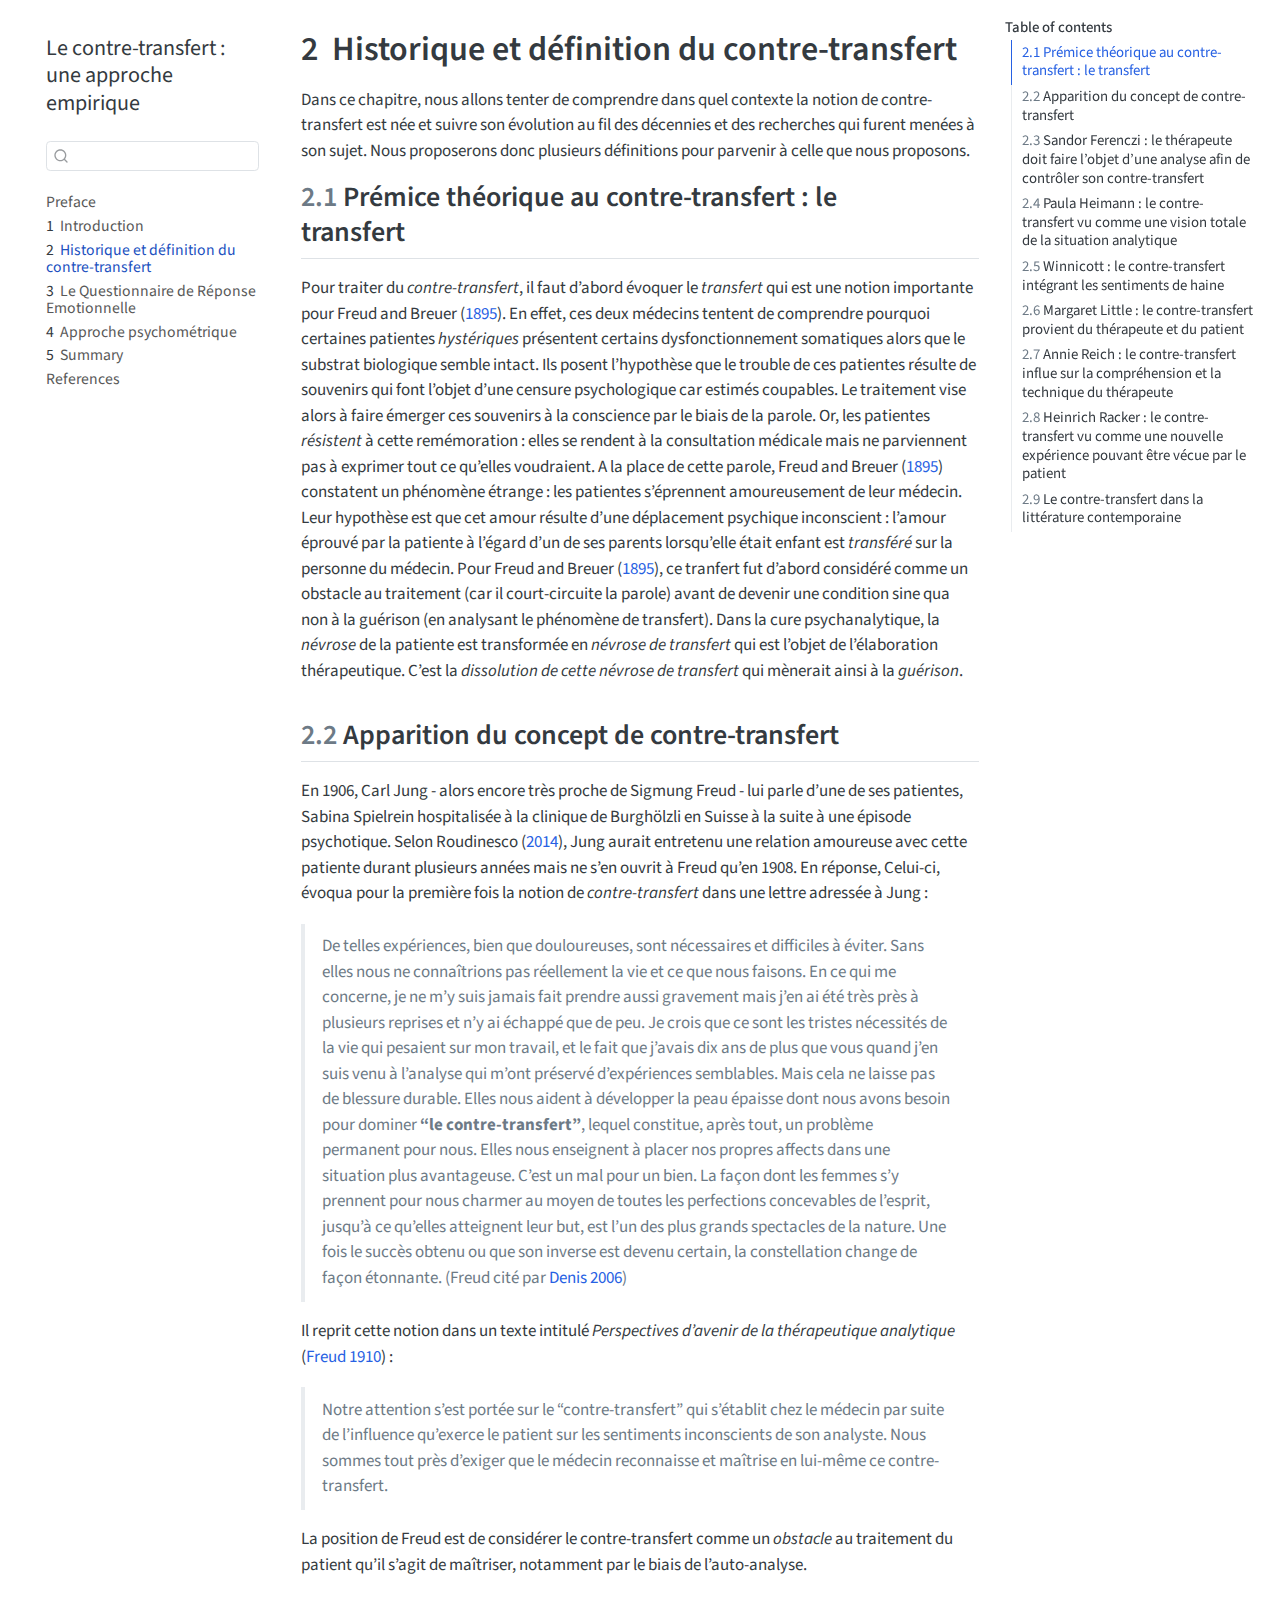
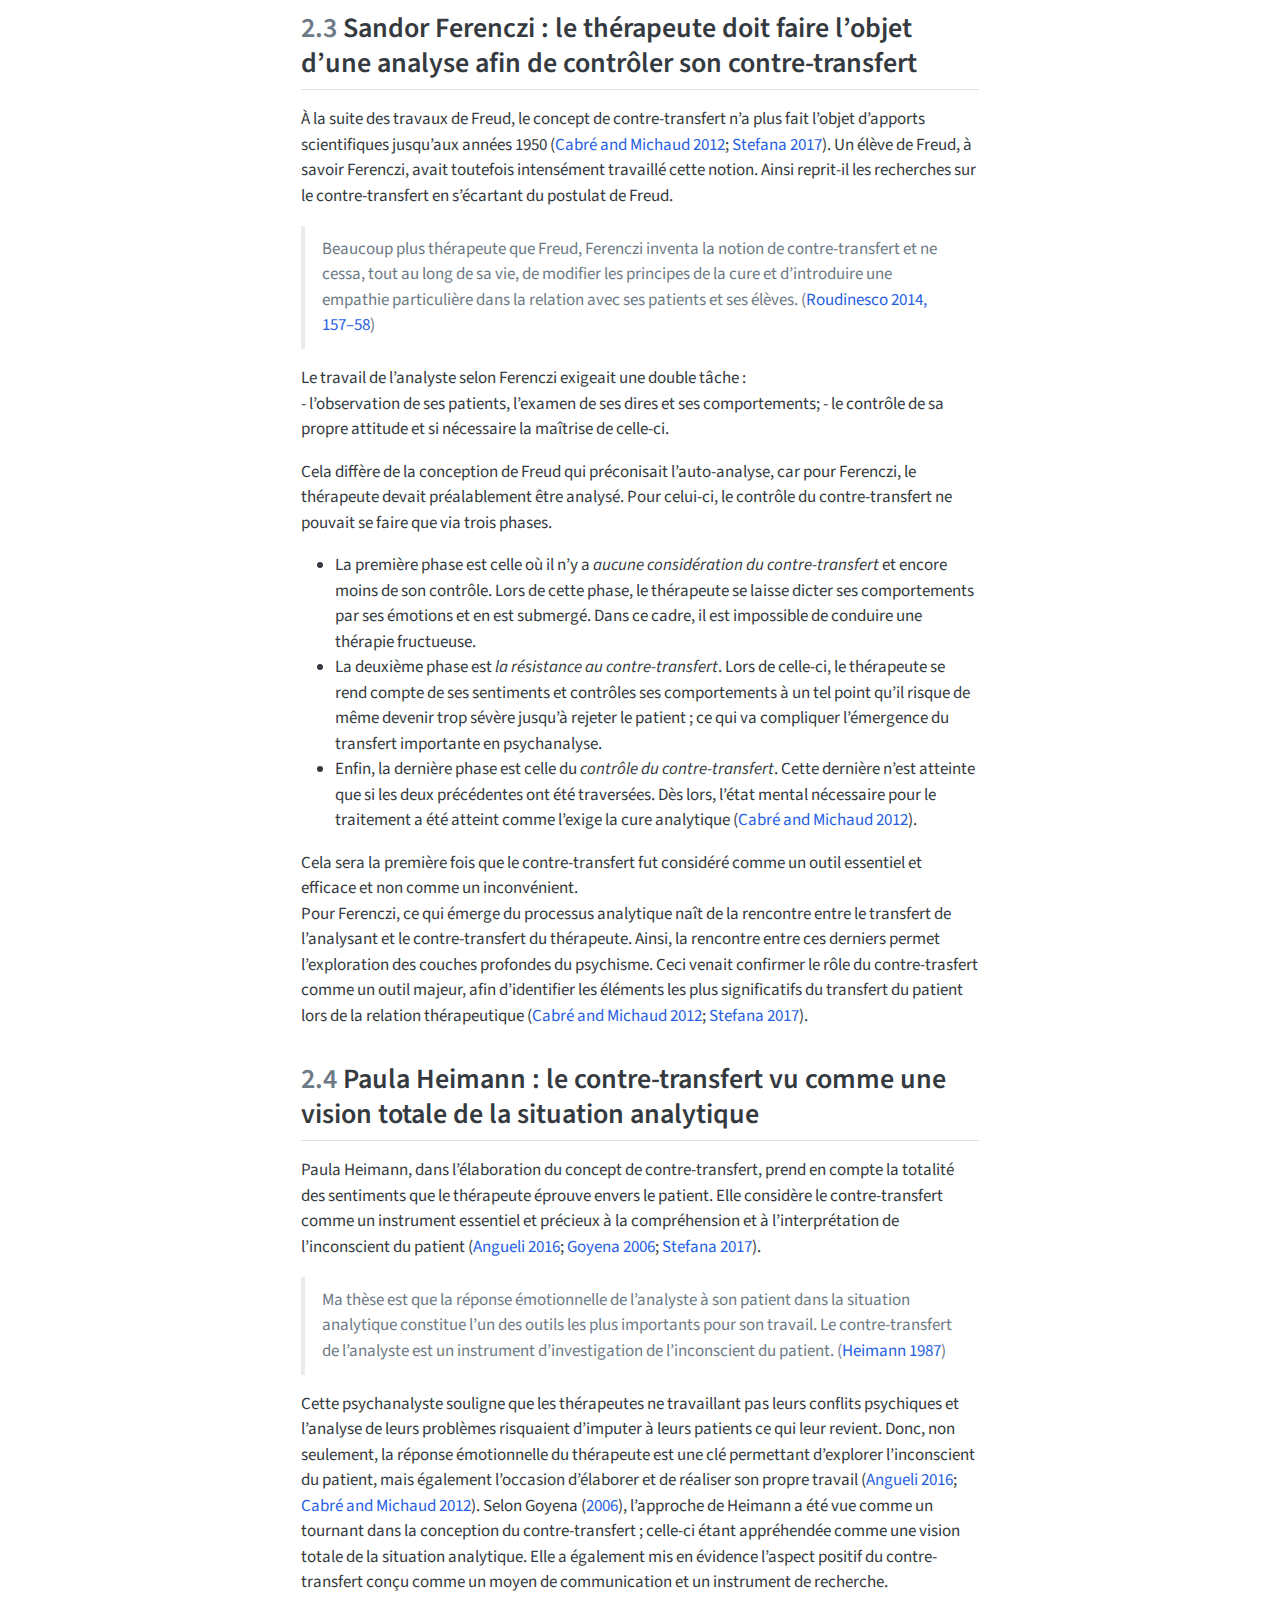
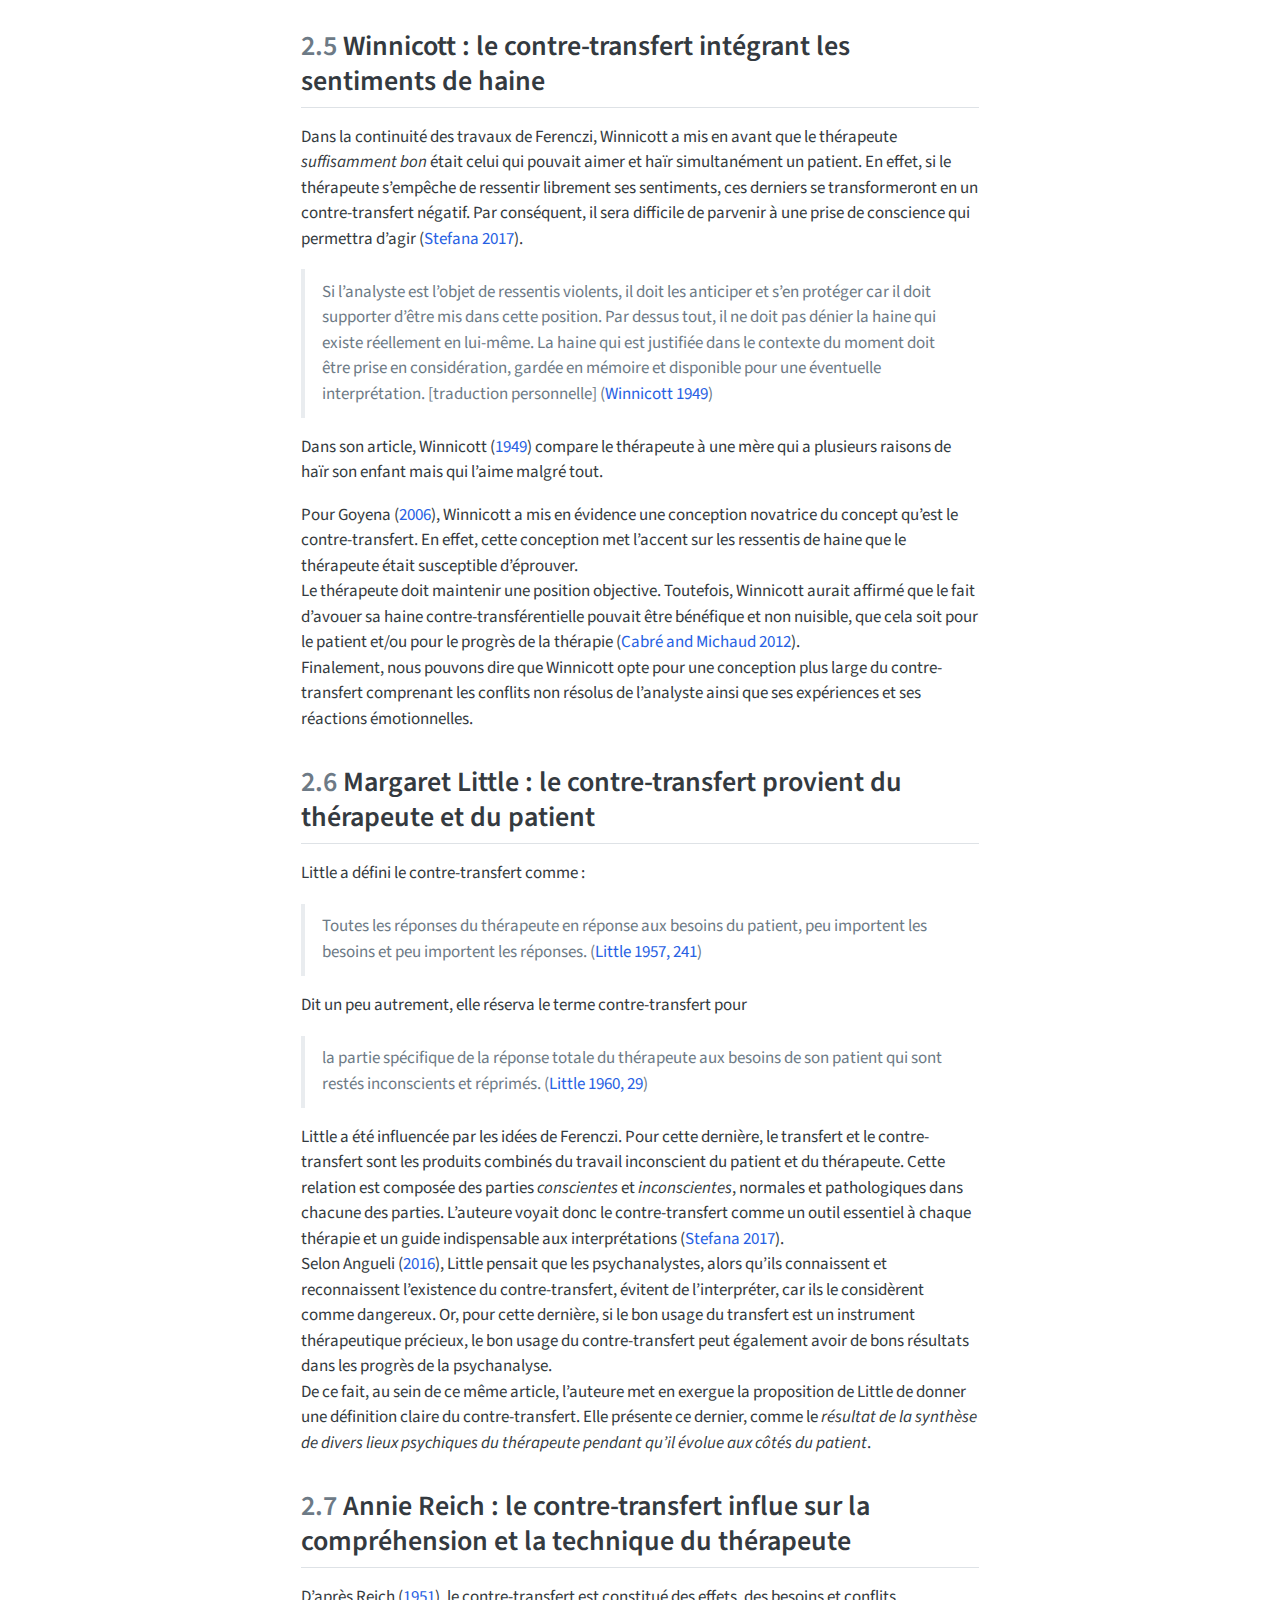
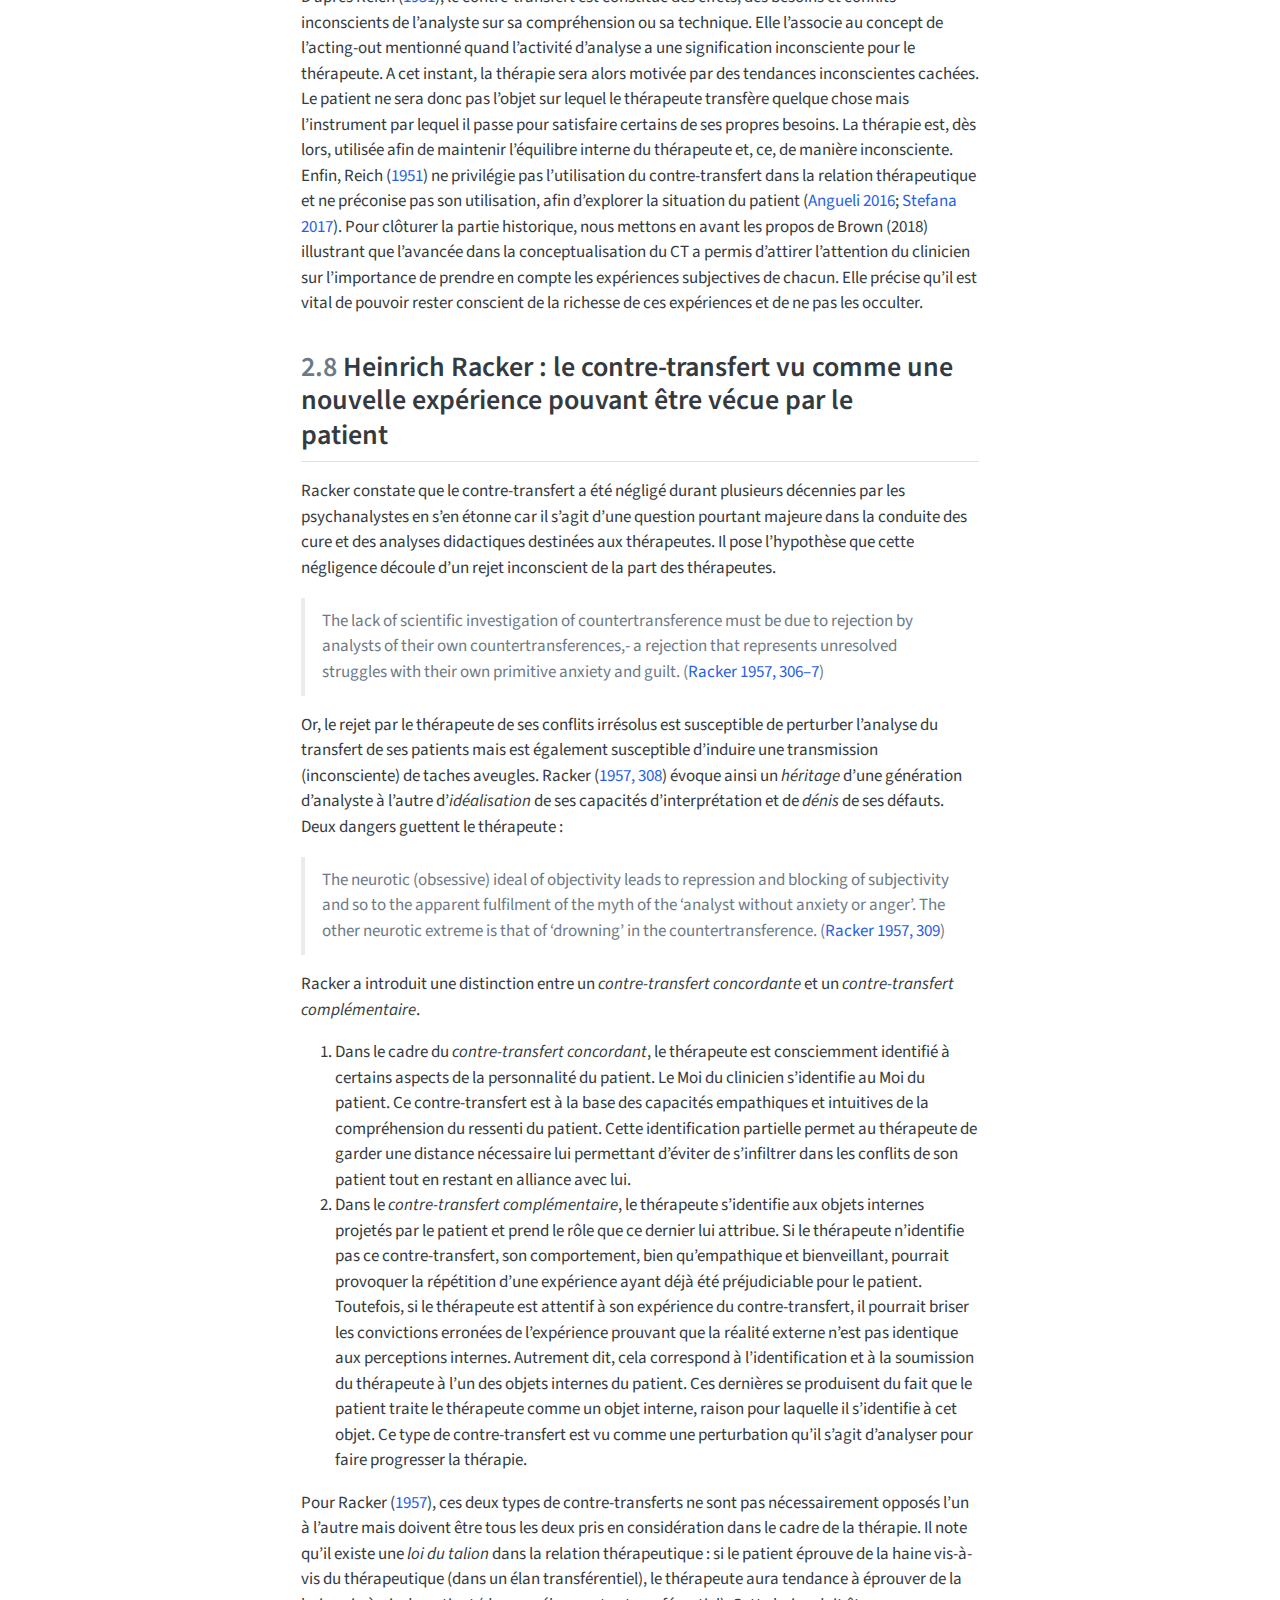
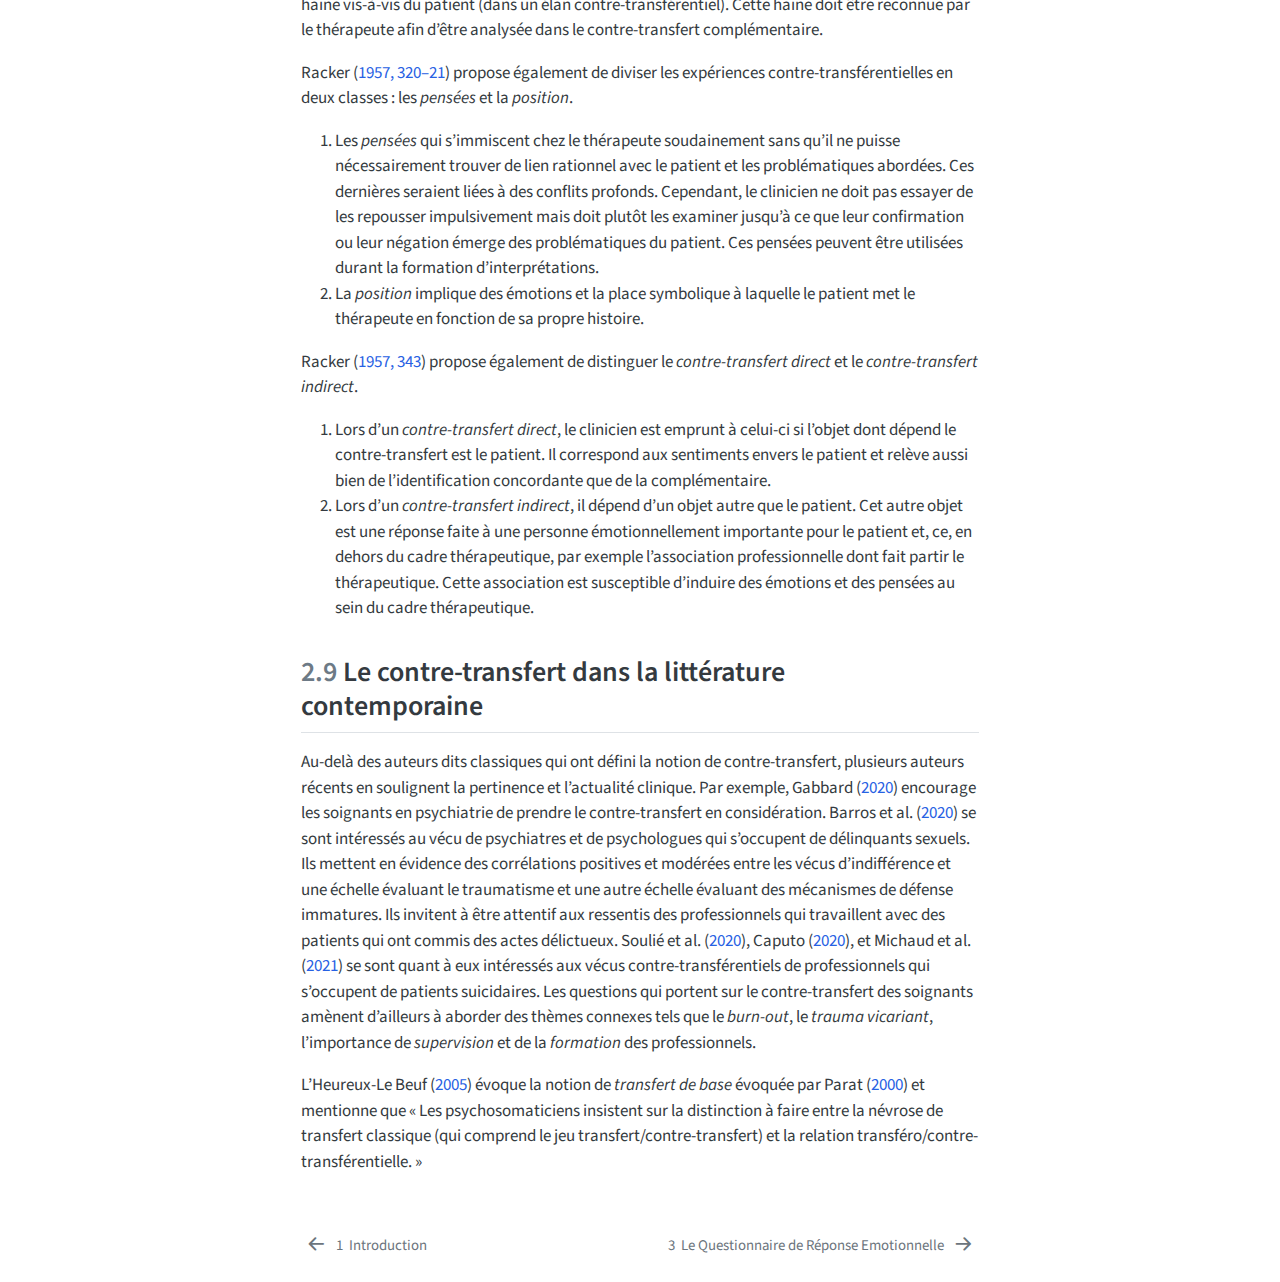
==== contretransfertlivre/_book/historique.html @ fad31e43 "Add files via upload" ====
<!DOCTYPE html>
<html xmlns="http://www.w3.org/1999/xhtml" lang="en" xml:lang="en"><head>

<meta charset="utf-8">
<meta name="generator" content="quarto-1.4.553">

<meta name="viewport" content="width=device-width, initial-scale=1.0, user-scalable=yes">


<title>Le contre-transfert : une approche empirique - 2&nbsp; Historique et définition du contre-transfert</title>
<style>
code{white-space: pre-wrap;}
span.smallcaps{font-variant: small-caps;}
div.columns{display: flex; gap: min(4vw, 1.5em);}
div.column{flex: auto; overflow-x: auto;}
div.hanging-indent{margin-left: 1.5em; text-indent: -1.5em;}
ul.task-list{list-style: none;}
ul.task-list li input[type="checkbox"] {
  width: 0.8em;
  margin: 0 0.8em 0.2em -1em; /* quarto-specific, see https://github.com/quarto-dev/quarto-cli/issues/4556 */ 
  vertical-align: middle;
}
/* CSS for citations */
div.csl-bib-body { }
div.csl-entry {
  clear: both;
  margin-bottom: 0em;
}
.hanging-indent div.csl-entry {
  margin-left:2em;
  text-indent:-2em;
}
div.csl-left-margin {
  min-width:2em;
  float:left;
}
div.csl-right-inline {
  margin-left:2em;
  padding-left:1em;
}
div.csl-indent {
  margin-left: 2em;
}</style>


<script src="site_libs/quarto-nav/quarto-nav.js"></script>
<script src="site_libs/quarto-nav/headroom.min.js"></script>
<script src="site_libs/clipboard/clipboard.min.js"></script>
<script src="site_libs/quarto-search/autocomplete.umd.js"></script>
<script src="site_libs/quarto-search/fuse.min.js"></script>
<script src="site_libs/quarto-search/quarto-search.js"></script>
<meta name="quarto:offset" content="./">
<link href="./trq.html" rel="next">
<link href="./intro.html" rel="prev">
<script src="site_libs/quarto-html/quarto.js"></script>
<script src="site_libs/quarto-html/popper.min.js"></script>
<script src="site_libs/quarto-html/tippy.umd.min.js"></script>
<script src="site_libs/quarto-html/anchor.min.js"></script>
<link href="site_libs/quarto-html/tippy.css" rel="stylesheet">
<link href="site_libs/quarto-html/quarto-syntax-highlighting.css" rel="stylesheet" id="quarto-text-highlighting-styles">
<script src="site_libs/bootstrap/bootstrap.min.js"></script>
<link href="site_libs/bootstrap/bootstrap-icons.css" rel="stylesheet">
<link href="site_libs/bootstrap/bootstrap.min.css" rel="stylesheet" id="quarto-bootstrap" data-mode="light">
<script id="quarto-search-options" type="application/json">{
  "location": "sidebar",
  "copy-button": false,
  "collapse-after": 3,
  "panel-placement": "start",
  "type": "textbox",
  "limit": 50,
  "keyboard-shortcut": [
    "f",
    "/",
    "s"
  ],
  "show-item-context": false,
  "language": {
    "search-no-results-text": "No results",
    "search-matching-documents-text": "matching documents",
    "search-copy-link-title": "Copy link to search",
    "search-hide-matches-text": "Hide additional matches",
    "search-more-match-text": "more match in this document",
    "search-more-matches-text": "more matches in this document",
    "search-clear-button-title": "Clear",
    "search-text-placeholder": "",
    "search-detached-cancel-button-title": "Cancel",
    "search-submit-button-title": "Submit",
    "search-label": "Search"
  }
}</script>


</head>

<body class="nav-sidebar floating">

<div id="quarto-search-results"></div>
  <header id="quarto-header" class="headroom fixed-top">
  <nav class="quarto-secondary-nav">
    <div class="container-fluid d-flex">
      <button type="button" class="quarto-btn-toggle btn" data-bs-toggle="collapse" data-bs-target=".quarto-sidebar-collapse-item" aria-controls="quarto-sidebar" aria-expanded="false" aria-label="Toggle sidebar navigation" onclick="if (window.quartoToggleHeadroom) { window.quartoToggleHeadroom(); }">
        <i class="bi bi-layout-text-sidebar-reverse"></i>
      </button>
        <nav class="quarto-page-breadcrumbs" aria-label="breadcrumb"><ol class="breadcrumb"><li class="breadcrumb-item"><a href="./historique.html"><span class="chapter-number">2</span>&nbsp; <span class="chapter-title">Historique et définition du contre-transfert</span></a></li></ol></nav>
        <a class="flex-grow-1" role="button" data-bs-toggle="collapse" data-bs-target=".quarto-sidebar-collapse-item" aria-controls="quarto-sidebar" aria-expanded="false" aria-label="Toggle sidebar navigation" onclick="if (window.quartoToggleHeadroom) { window.quartoToggleHeadroom(); }">      
        </a>
      <button type="button" class="btn quarto-search-button" aria-label="" onclick="window.quartoOpenSearch();">
        <i class="bi bi-search"></i>
      </button>
    </div>
  </nav>
</header>
<!-- content -->
<div id="quarto-content" class="quarto-container page-columns page-rows-contents page-layout-article">
<!-- sidebar -->
  <nav id="quarto-sidebar" class="sidebar collapse collapse-horizontal quarto-sidebar-collapse-item sidebar-navigation floating overflow-auto">
    <div class="pt-lg-2 mt-2 text-left sidebar-header">
    <div class="sidebar-title mb-0 py-0">
      <a href="./">Le contre-transfert : une approche empirique</a> 
    </div>
      </div>
        <div class="mt-2 flex-shrink-0 align-items-center">
        <div class="sidebar-search">
        <div id="quarto-search" class="" title="Search"></div>
        </div>
        </div>
    <div class="sidebar-menu-container"> 
    <ul class="list-unstyled mt-1">
        <li class="sidebar-item">
  <div class="sidebar-item-container"> 
  <a href="./index.html" class="sidebar-item-text sidebar-link">
 <span class="menu-text">Preface</span></a>
  </div>
</li>
        <li class="sidebar-item">
  <div class="sidebar-item-container"> 
  <a href="./intro.html" class="sidebar-item-text sidebar-link">
 <span class="menu-text"><span class="chapter-number">1</span>&nbsp; <span class="chapter-title">Introduction</span></span></a>
  </div>
</li>
        <li class="sidebar-item">
  <div class="sidebar-item-container"> 
  <a href="./historique.html" class="sidebar-item-text sidebar-link active">
 <span class="menu-text"><span class="chapter-number">2</span>&nbsp; <span class="chapter-title">Historique et définition du contre-transfert</span></span></a>
  </div>
</li>
        <li class="sidebar-item">
  <div class="sidebar-item-container"> 
  <a href="./trq.html" class="sidebar-item-text sidebar-link">
 <span class="menu-text"><span class="chapter-number">3</span>&nbsp; <span class="chapter-title">Le Questionnaire de Réponse Emotionnelle</span></span></a>
  </div>
</li>
        <li class="sidebar-item">
  <div class="sidebar-item-container"> 
  <a href="./psychometrique.html" class="sidebar-item-text sidebar-link">
 <span class="menu-text"><span class="chapter-number">4</span>&nbsp; <span class="chapter-title">Approche psychométrique</span></span></a>
  </div>
</li>
        <li class="sidebar-item">
  <div class="sidebar-item-container"> 
  <a href="./summary.html" class="sidebar-item-text sidebar-link">
 <span class="menu-text"><span class="chapter-number">5</span>&nbsp; <span class="chapter-title">Summary</span></span></a>
  </div>
</li>
        <li class="sidebar-item">
  <div class="sidebar-item-container"> 
  <a href="./references.html" class="sidebar-item-text sidebar-link">
 <span class="menu-text">References</span></a>
  </div>
</li>
    </ul>
    </div>
</nav>
<div id="quarto-sidebar-glass" class="quarto-sidebar-collapse-item" data-bs-toggle="collapse" data-bs-target=".quarto-sidebar-collapse-item"></div>
<!-- margin-sidebar -->
    <div id="quarto-margin-sidebar" class="sidebar margin-sidebar">
        <nav id="TOC" role="doc-toc" class="toc-active">
    <h2 id="toc-title">Table of contents</h2>
   
  <ul>
  <li><a href="#prémice-théorique-au-contre-transfert-le-transfert" id="toc-prémice-théorique-au-contre-transfert-le-transfert" class="nav-link active" data-scroll-target="#prémice-théorique-au-contre-transfert-le-transfert"><span class="header-section-number">2.1</span> Prémice théorique au contre-transfert : le transfert</a></li>
  <li><a href="#apparition-du-concept-de-contre-transfert" id="toc-apparition-du-concept-de-contre-transfert" class="nav-link" data-scroll-target="#apparition-du-concept-de-contre-transfert"><span class="header-section-number">2.2</span> Apparition du concept de contre-transfert</a></li>
  <li><a href="#sandor-ferenczi-le-thérapeute-doit-faire-lobjet-dune-analyse-afin-de-contrôler-son-contre-transfert" id="toc-sandor-ferenczi-le-thérapeute-doit-faire-lobjet-dune-analyse-afin-de-contrôler-son-contre-transfert" class="nav-link" data-scroll-target="#sandor-ferenczi-le-thérapeute-doit-faire-lobjet-dune-analyse-afin-de-contrôler-son-contre-transfert"><span class="header-section-number">2.3</span> Sandor Ferenczi : le thérapeute doit faire l’objet d’une analyse afin de contrôler son contre-transfert</a></li>
  <li><a href="#paula-heimann-le-contre-transfert-vu-comme-une-vision-totale-de-la-situation-analytique" id="toc-paula-heimann-le-contre-transfert-vu-comme-une-vision-totale-de-la-situation-analytique" class="nav-link" data-scroll-target="#paula-heimann-le-contre-transfert-vu-comme-une-vision-totale-de-la-situation-analytique"><span class="header-section-number">2.4</span> Paula Heimann : le contre-transfert vu comme une vision totale de la situation analytique</a></li>
  <li><a href="#winnicott-le-contre-transfert-intégrant-les-sentiments-de-haine" id="toc-winnicott-le-contre-transfert-intégrant-les-sentiments-de-haine" class="nav-link" data-scroll-target="#winnicott-le-contre-transfert-intégrant-les-sentiments-de-haine"><span class="header-section-number">2.5</span> Winnicott : le contre-transfert intégrant les sentiments de haine</a></li>
  <li><a href="#margaret-little-le-contre-transfert-provient-du-thérapeute-et-du-patient" id="toc-margaret-little-le-contre-transfert-provient-du-thérapeute-et-du-patient" class="nav-link" data-scroll-target="#margaret-little-le-contre-transfert-provient-du-thérapeute-et-du-patient"><span class="header-section-number">2.6</span> Margaret Little : le contre-transfert provient du thérapeute et du patient</a></li>
  <li><a href="#annie-reich-le-contre-transfert-influe-sur-la-compréhension-et-la-technique-du-thérapeute" id="toc-annie-reich-le-contre-transfert-influe-sur-la-compréhension-et-la-technique-du-thérapeute" class="nav-link" data-scroll-target="#annie-reich-le-contre-transfert-influe-sur-la-compréhension-et-la-technique-du-thérapeute"><span class="header-section-number">2.7</span> Annie Reich : le contre-transfert influe sur la compréhension et la technique du thérapeute</a></li>
  <li><a href="#heinrich-racker-le-contre-transfert-vu-comme-une-nouvelle-expérience-pouvant-être-vécue-par-le-patient" id="toc-heinrich-racker-le-contre-transfert-vu-comme-une-nouvelle-expérience-pouvant-être-vécue-par-le-patient" class="nav-link" data-scroll-target="#heinrich-racker-le-contre-transfert-vu-comme-une-nouvelle-expérience-pouvant-être-vécue-par-le-patient"><span class="header-section-number">2.8</span> Heinrich Racker : le contre-transfert vu comme une nouvelle expérience pouvant être vécue par le patient</a></li>
  <li><a href="#le-contre-transfert-dans-la-littérature-contemporaine" id="toc-le-contre-transfert-dans-la-littérature-contemporaine" class="nav-link" data-scroll-target="#le-contre-transfert-dans-la-littérature-contemporaine"><span class="header-section-number">2.9</span> Le contre-transfert dans la littérature contemporaine</a></li>
  </ul>
</nav>
    </div>
<!-- main -->
<main class="content" id="quarto-document-content">

<header id="title-block-header" class="quarto-title-block default">
<div class="quarto-title">
<h1 class="title"><span id="historique" class="quarto-section-identifier"><span class="chapter-number">2</span>&nbsp; <span class="chapter-title">Historique et définition du contre-transfert</span></span></h1>
</div>



<div class="quarto-title-meta">

    
  
    
  </div>
  


</header>


<p>Dans ce chapitre, nous allons tenter de comprendre dans quel contexte la notion de contre-transfert est née et suivre son évolution au fil des décennies et des recherches qui furent menées à son sujet. Nous proposerons donc plusieurs définitions pour parvenir à celle que nous proposons.</p>
<section id="prémice-théorique-au-contre-transfert-le-transfert" class="level2" data-number="2.1">
<h2 data-number="2.1" class="anchored" data-anchor-id="prémice-théorique-au-contre-transfert-le-transfert"><span class="header-section-number">2.1</span> Prémice théorique au contre-transfert : le transfert</h2>
<p>Pour traiter du <em>contre-transfert</em>, il faut d’abord évoquer le <em>transfert</em> qui est une notion importante pour <span class="citation" data-cites="freud1895etudes">Freud and Breuer (<a href="references.html#ref-freud1895etudes" role="doc-biblioref">1895</a>)</span>. En effet, ces deux médecins tentent de comprendre pourquoi certaines patientes <em>hystériques</em> présentent certains dysfonctionnement somatiques alors que le substrat biologique semble intact. Ils posent l’hypothèse que le trouble de ces patientes résulte de souvenirs qui font l’objet d’une censure psychologique car estimés coupables. Le traitement vise alors à faire émerger ces souvenirs à la conscience par le biais de la parole. Or, les patientes <em>résistent</em> à cette remémoration : elles se rendent à la consultation médicale mais ne parviennent pas à exprimer tout ce qu’elles voudraient. A la place de cette parole, <span class="citation" data-cites="freud1895etudes">Freud and Breuer (<a href="references.html#ref-freud1895etudes" role="doc-biblioref">1895</a>)</span> constatent un phénomène étrange : les patientes s’éprennent amoureusement de leur médecin. Leur hypothèse est que cet amour résulte d’une déplacement psychique inconscient : l’amour éprouvé par la patiente à l’égard d’un de ses parents lorsqu’elle était enfant est <em>transféré</em> sur la personne du médecin. Pour <span class="citation" data-cites="freud1895etudes">Freud and Breuer (<a href="references.html#ref-freud1895etudes" role="doc-biblioref">1895</a>)</span>, ce tranfert fut d’abord considéré comme un obstacle au traitement (car il court-circuite la parole) avant de devenir une condition sine qua non à la guérison (en analysant le phénomène de transfert). Dans la cure psychanalytique, la <em>névrose</em> de la patiente est transformée en <em>névrose de transfert</em> qui est l’objet de l’élaboration thérapeutique. C’est la <em>dissolution de cette névrose de transfert</em> qui mènerait ainsi à la <em>guérison</em>.</p>
</section>
<section id="apparition-du-concept-de-contre-transfert" class="level2" data-number="2.2">
<h2 data-number="2.2" class="anchored" data-anchor-id="apparition-du-concept-de-contre-transfert"><span class="header-section-number">2.2</span> Apparition du concept de contre-transfert</h2>
<p>En 1906, Carl Jung - alors encore très proche de Sigmung Freud - lui parle d’une de ses patientes, Sabina Spielrein hospitalisée à la clinique de Burghölzli en Suisse à la suite à une épisode psychotique. Selon <span class="citation" data-cites="roudinesco2014sigmund">Roudinesco (<a href="references.html#ref-roudinesco2014sigmund" role="doc-biblioref">2014</a>)</span>, Jung aurait entretenu une relation amoureuse avec cette patiente durant plusieurs années mais ne s’en ouvrit à Freud qu’en 1908. En réponse, Celui-ci, évoqua pour la première fois la notion de <em>contre-transfert</em> dans une lettre adressée à Jung :</p>
<blockquote class="blockquote">
<p>De telles expériences, bien que douloureuses, sont nécessaires et difficiles à éviter. Sans elles nous ne connaîtrions pas réellement la vie et ce que nous faisons. En ce qui me concerne, je ne m’y suis jamais fait prendre aussi gravement mais j’en ai été très près à plusieurs reprises et n’y ai échappé que de peu. Je crois que ce sont les tristes nécessités de la vie qui pesaient sur mon travail, et le fait que j’avais dix ans de plus que vous quand j’en suis venu à l’analyse qui m’ont préservé d’expériences semblables. Mais cela ne laisse pas de blessure durable. Elles nous aident à développer la peau épaisse dont nous avons besoin pour dominer <strong>“le contre-transfert”</strong>, lequel constitue, après tout, un problème permanent pour nous. Elles nous enseignent à placer nos propres affects dans une situation plus avantageuse. C’est un mal pour un bien. La façon dont les femmes s’y prennent pour nous charmer au moyen de toutes les perfections concevables de l’esprit, jusqu’à ce qu’elles atteignent leur but, est l’un des plus grands spectacles de la nature. Une fois le succès obtenu ou que son inverse est devenu certain, la constellation change de façon étonnante. <span class="citation" data-cites="denis2006incontournable">(Freud cité par <a href="references.html#ref-denis2006incontournable" role="doc-biblioref">Denis 2006</a>)</span></p>
</blockquote>
<p>Il reprit cette notion dans un texte intitulé <em>Perspectives d’avenir de la thérapeutique analytique</em> <span class="citation" data-cites="freud1910perspectives">(<a href="references.html#ref-freud1910perspectives" role="doc-biblioref">Freud 1910</a>)</span> :</p>
<blockquote class="blockquote">
<p>Notre attention s’est portée sur le “contre-transfert” qui s’établit chez le médecin par suite de l’influence qu’exerce le patient sur les sentiments inconscients de son analyste. Nous sommes tout près d’exiger que le médecin reconnaisse et maîtrise en lui-même ce contre-transfert.</p>
</blockquote>
<p>La position de Freud est de considérer le contre-transfert comme un <em>obstacle</em> au traitement du patient qu’il s’agit de maîtriser, notamment par le biais de l’auto-analyse.</p>
</section>
<section id="sandor-ferenczi-le-thérapeute-doit-faire-lobjet-dune-analyse-afin-de-contrôler-son-contre-transfert" class="level2" data-number="2.3">
<h2 data-number="2.3" class="anchored" data-anchor-id="sandor-ferenczi-le-thérapeute-doit-faire-lobjet-dune-analyse-afin-de-contrôler-son-contre-transfert"><span class="header-section-number">2.3</span> Sandor Ferenczi : le thérapeute doit faire l’objet d’une analyse afin de contrôler son contre-transfert</h2>
<p>À la suite des travaux de Freud, le concept de contre-transfert n’a plus fait l’objet d’apports scientifiques jusqu’aux années 1950 <span class="citation" data-cites="cabre2012contribution stefana2017history">(<a href="references.html#ref-cabre2012contribution" role="doc-biblioref">Cabré and Michaud 2012</a>; <a href="references.html#ref-stefana2017history" role="doc-biblioref">Stefana 2017</a>)</span>. Un élève de Freud, à savoir Ferenczi, avait toutefois intensément travaillé cette notion. Ainsi reprit-il les recherches sur le contre-transfert en s’écartant du postulat de Freud.</p>
<blockquote class="blockquote">
<p>Beaucoup plus thérapeute que Freud, Ferenczi inventa la notion de contre-transfert et ne cessa, tout au long de sa vie, de modifier les principes de la cure et d’introduire une empathie particulière dans la relation avec ses patients et ses élèves. <span class="citation" data-cites="roudinesco2014sigmund">(<a href="references.html#ref-roudinesco2014sigmund" role="doc-biblioref">Roudinesco 2014, 157–58</a>)</span></p>
</blockquote>
<p>Le travail de l’analyste selon Ferenczi exigeait une double tâche :<br>
- l’observation de ses patients, l’examen de ses dires et ses comportements; - le contrôle de sa propre attitude et si nécessaire la maîtrise de celle-ci.</p>
<p>Cela diffère de la conception de Freud qui préconisait l’auto-analyse, car pour Ferenczi, le thérapeute devait préalablement être analysé. Pour celui-ci, le contrôle du contre-transfert ne pouvait se faire que via trois phases.</p>
<ul>
<li>La première phase est celle où il n’y a <em>aucune considération du contre-transfert</em> et encore moins de son contrôle. Lors de cette phase, le thérapeute se laisse dicter ses comportements par ses émotions et en est submergé. Dans ce cadre, il est impossible de conduire une thérapie fructueuse.<br>
</li>
<li>La deuxième phase est <em>la résistance au contre-transfert</em>. Lors de celle-ci, le thérapeute se rend compte de ses sentiments et contrôles ses comportements à un tel point qu’il risque de même devenir trop sévère jusqu’à rejeter le patient ; ce qui va compliquer l’émergence du transfert importante en psychanalyse.<br>
</li>
<li>Enfin, la dernière phase est celle du <em>contrôle du contre-transfert</em>. Cette dernière n’est atteinte que si les deux précédentes ont été traversées. Dès lors, l’état mental nécessaire pour le traitement a été atteint comme l’exige la cure analytique <span class="citation" data-cites="cabre2012contribution">(<a href="references.html#ref-cabre2012contribution" role="doc-biblioref">Cabré and Michaud 2012</a>)</span>.</li>
</ul>
<p>Cela sera la première fois que le contre-transfert fut considéré comme un outil essentiel et efficace et non comme un inconvénient.<br>
Pour Ferenczi, ce qui émerge du processus analytique naît de la rencontre entre le transfert de l’analysant et le contre-transfert du thérapeute. Ainsi, la rencontre entre ces derniers permet l’exploration des couches profondes du psychisme. Ceci venait confirmer le rôle du contre-trasfert comme un outil majeur, afin d’identifier les éléments les plus significatifs du transfert du patient lors de la relation thérapeutique <span class="citation" data-cites="cabre2012contribution stefana2017history">(<a href="references.html#ref-cabre2012contribution" role="doc-biblioref">Cabré and Michaud 2012</a>; <a href="references.html#ref-stefana2017history" role="doc-biblioref">Stefana 2017</a>)</span>.</p>
</section>
<section id="paula-heimann-le-contre-transfert-vu-comme-une-vision-totale-de-la-situation-analytique" class="level2" data-number="2.4">
<h2 data-number="2.4" class="anchored" data-anchor-id="paula-heimann-le-contre-transfert-vu-comme-une-vision-totale-de-la-situation-analytique"><span class="header-section-number">2.4</span> Paula Heimann : le contre-transfert vu comme une vision totale de la situation analytique</h2>
<p>Paula Heimann, dans l’élaboration du concept de contre-transfert, prend en compte la totalité des sentiments que le thérapeute éprouve envers le patient. Elle considère le contre-transfert comme un instrument essentiel et précieux à la compréhension et à l’interprétation de l’inconscient du patient <span class="citation" data-cites="angueli2016quatre goyena2006heinrich stefana2017history">(<a href="references.html#ref-angueli2016quatre" role="doc-biblioref">Angueli 2016</a>; <a href="references.html#ref-goyena2006heinrich" role="doc-biblioref">Goyena 2006</a>; <a href="references.html#ref-stefana2017history" role="doc-biblioref">Stefana 2017</a>)</span>.</p>
<blockquote class="blockquote">
<p>Ma thèse est que la réponse émotionnelle de l’analyste à son patient dans la situation analytique constitue l’un des outils les plus importants pour son travail. Le contre-transfert de l’analyste est un instrument d’investigation de l’inconscient du patient. <span class="citation" data-cites="heimann1987propos">(<a href="references.html#ref-heimann1987propos" role="doc-biblioref">Heimann 1987</a>)</span></p>
</blockquote>
<p>Cette psychanalyste souligne que les thérapeutes ne travaillant pas leurs conflits psychiques et l’analyse de leurs problèmes risquaient d’imputer à leurs patients ce qui leur revient. Donc, non seulement, la réponse émotionnelle du thérapeute est une clé permettant d’explorer l’inconscient du patient, mais également l’occasion d’élaborer et de réaliser son propre travail <span class="citation" data-cites="angueli2016quatre cabre2012contribution">(<a href="references.html#ref-angueli2016quatre" role="doc-biblioref">Angueli 2016</a>; <a href="references.html#ref-cabre2012contribution" role="doc-biblioref">Cabré and Michaud 2012</a>)</span>. Selon <span class="citation" data-cites="goyena2006heinrich">Goyena (<a href="references.html#ref-goyena2006heinrich" role="doc-biblioref">2006</a>)</span>, l’approche de Heimann a été vue comme un tournant dans la conception du contre-transfert ; celle-ci étant appréhendée comme une vision totale de la situation analytique. Elle a également mis en évidence l’aspect positif du contre-transfert conçu comme un moyen de communication et un instrument de recherche.</p>
</section>
<section id="winnicott-le-contre-transfert-intégrant-les-sentiments-de-haine" class="level2" data-number="2.5">
<h2 data-number="2.5" class="anchored" data-anchor-id="winnicott-le-contre-transfert-intégrant-les-sentiments-de-haine"><span class="header-section-number">2.5</span> Winnicott : le contre-transfert intégrant les sentiments de haine</h2>
<p>Dans la continuité des travaux de Ferenczi, Winnicott a mis en avant que le thérapeute <em>suffisamment bon</em> était celui qui pouvait aimer et haïr simultanément un patient. En effet, si le thérapeute s’empêche de ressentir librement ses sentiments, ces derniers se transformeront en un contre-transfert négatif. Par conséquent, il sera difficile de parvenir à une prise de conscience qui permettra d’agir <span class="citation" data-cites="stefana2017history">(<a href="references.html#ref-stefana2017history" role="doc-biblioref">Stefana 2017</a>)</span>.</p>
<blockquote class="blockquote">
<p>Si l’analyste est l’objet de ressentis violents, il doit les anticiper et s’en protéger car il doit supporter d’être mis dans cette position. Par dessus tout, il ne doit pas dénier la haine qui existe réellement en lui-même. La haine qui est justifiée dans le contexte du moment doit être prise en considération, gardée en mémoire et disponible pour une éventuelle interprétation. [traduction personnelle] <span class="citation" data-cites="winnicott1949hate">(<a href="references.html#ref-winnicott1949hate" role="doc-biblioref">Winnicott 1949</a>)</span></p>
</blockquote>
<p>Dans son article, <span class="citation" data-cites="winnicott1949hate">Winnicott (<a href="references.html#ref-winnicott1949hate" role="doc-biblioref">1949</a>)</span> compare le thérapeute à une mère qui a plusieurs raisons de haïr son enfant mais qui l’aime malgré tout.</p>
<p>Pour <span class="citation" data-cites="goyena2006heinrich">Goyena (<a href="references.html#ref-goyena2006heinrich" role="doc-biblioref">2006</a>)</span>, Winnicott a mis en évidence une conception novatrice du concept qu’est le contre-transfert. En effet, cette conception met l’accent sur les ressentis de haine que le thérapeute était susceptible d’éprouver.<br>
Le thérapeute doit maintenir une position objective. Toutefois, Winnicott aurait affirmé que le fait d’avouer sa haine contre-transférentielle pouvait être bénéfique et non nuisible, que cela soit pour le patient et/ou pour le progrès de la thérapie <span class="citation" data-cites="cabre2012contribution">(<a href="references.html#ref-cabre2012contribution" role="doc-biblioref">Cabré and Michaud 2012</a>)</span>.<br>
Finalement, nous pouvons dire que Winnicott opte pour une conception plus large du contre-transfert comprenant les conflits non résolus de l’analyste ainsi que ses expériences et ses réactions émotionnelles.</p>
</section>
<section id="margaret-little-le-contre-transfert-provient-du-thérapeute-et-du-patient" class="level2" data-number="2.6">
<h2 data-number="2.6" class="anchored" data-anchor-id="margaret-little-le-contre-transfert-provient-du-thérapeute-et-du-patient"><span class="header-section-number">2.6</span> Margaret Little : le contre-transfert provient du thérapeute et du patient</h2>
<p>Little a défini le contre-transfert comme :</p>
<blockquote class="blockquote">
<p>Toutes les réponses du thérapeute en réponse aux besoins du patient, peu importent les besoins et peu importent les réponses. <span class="citation" data-cites="little1957r">(<a href="references.html#ref-little1957r" role="doc-biblioref">Little 1957, 241</a>)</span></p>
</blockquote>
<p>Dit un peu autrement, elle réserva le terme contre-transfert pour</p>
<blockquote class="blockquote">
<p>la partie spécifique de la réponse totale du thérapeute aux besoins de son patient qui sont restés inconscients et réprimés. <span class="citation" data-cites="little1960counter">(<a href="references.html#ref-little1960counter" role="doc-biblioref">Little 1960, 29</a>)</span></p>
</blockquote>
<p>Little a été influencée par les idées de Ferenczi. Pour cette dernière, le transfert et le contre-transfert sont les produits combinés du travail inconscient du patient et du thérapeute. Cette relation est composée des parties <em>conscientes</em> et <em>inconscientes</em>, normales et pathologiques dans chacune des parties. L’auteure voyait donc le contre-transfert comme un outil essentiel à chaque thérapie et un guide indispensable aux interprétations <span class="citation" data-cites="stefana2017history">(<a href="references.html#ref-stefana2017history" role="doc-biblioref">Stefana 2017</a>)</span>.<br>
Selon <span class="citation" data-cites="angueli2016quatre">Angueli (<a href="references.html#ref-angueli2016quatre" role="doc-biblioref">2016</a>)</span>, Little pensait que les psychanalystes, alors qu’ils connaissent et reconnaissent l’existence du contre-transfert, évitent de l’interpréter, car ils le considèrent comme dangereux. Or, pour cette dernière, si le bon usage du transfert est un instrument thérapeutique précieux, le bon usage du contre-transfert peut également avoir de bons résultats dans les progrès de la psychanalyse.<br>
De ce fait, au sein de ce même article, l’auteure met en exergue la proposition de Little de donner une définition claire du contre-transfert. Elle présente ce dernier, comme le <em>résultat de la synthèse de divers lieux psychiques du thérapeute pendant qu’il évolue aux côtés du patient</em>.</p>
</section>
<section id="annie-reich-le-contre-transfert-influe-sur-la-compréhension-et-la-technique-du-thérapeute" class="level2" data-number="2.7">
<h2 data-number="2.7" class="anchored" data-anchor-id="annie-reich-le-contre-transfert-influe-sur-la-compréhension-et-la-technique-du-thérapeute"><span class="header-section-number">2.7</span> Annie Reich : le contre-transfert influe sur la compréhension et la technique du thérapeute</h2>
<p>D’après <span class="citation" data-cites="reich1951counter">Reich (<a href="references.html#ref-reich1951counter" role="doc-biblioref">1951</a>)</span>, le contre-transfert est constitué des effets, des besoins et conflits inconscients de l’analyste sur sa compréhension ou sa technique. Elle l’associe au concept de l’acting-out mentionné quand l’activité d’analyse a une signification inconsciente pour le thérapeute. A cet instant, la thérapie sera alors motivée par des tendances inconscientes cachées. Le patient ne sera donc pas l’objet sur lequel le thérapeute transfère quelque chose mais l’instrument par lequel il passe pour satisfaire certains de ses propres besoins. La thérapie est, dès lors, utilisée afin de maintenir l’équilibre interne du thérapeute et, ce, de manière inconsciente. Enfin, <span class="citation" data-cites="reich1951counter">Reich (<a href="references.html#ref-reich1951counter" role="doc-biblioref">1951</a>)</span> ne privilégie pas l’utilisation du contre-transfert dans la relation thérapeutique et ne préconise pas son utilisation, afin d’explorer la situation du patient <span class="citation" data-cites="angueli2016quatre stefana2017history">(<a href="references.html#ref-angueli2016quatre" role="doc-biblioref">Angueli 2016</a>; <a href="references.html#ref-stefana2017history" role="doc-biblioref">Stefana 2017</a>)</span>. Pour clôturer la partie historique, nous mettons en avant les propos de Brown (2018) illustrant que l’avancée dans la conceptualisation du CT a permis d’attirer l’attention du clinicien sur l’importance de prendre en compte les expériences subjectives de chacun. Elle précise qu’il est vital de pouvoir rester conscient de la richesse de ces expériences et de ne pas les occulter.</p>
</section>
<section id="heinrich-racker-le-contre-transfert-vu-comme-une-nouvelle-expérience-pouvant-être-vécue-par-le-patient" class="level2" data-number="2.8">
<h2 data-number="2.8" class="anchored" data-anchor-id="heinrich-racker-le-contre-transfert-vu-comme-une-nouvelle-expérience-pouvant-être-vécue-par-le-patient"><span class="header-section-number">2.8</span> Heinrich Racker : le contre-transfert vu comme une nouvelle expérience pouvant être vécue par le patient</h2>
<p>Racker constate que le contre-transfert a été négligé durant plusieurs décennies par les psychanalystes en s’en étonne car il s’agit d’une question pourtant majeure dans la conduite des cure et des analyses didactiques destinées aux thérapeutes. Il pose l’hypothèse que cette négligence découle d’un rejet inconscient de la part des thérapeutes.</p>
<blockquote class="blockquote">
<p>The lack of scientific investigation of countertransference must be due to rejection by analysts of their own countertransferences,- a rejection that represents unresolved struggles with their own primitive anxiety and guilt. <span class="citation" data-cites="racker1957meanings">(<a href="references.html#ref-racker1957meanings" role="doc-biblioref">Racker 1957, 306–7</a>)</span></p>
</blockquote>
<p>Or, le rejet par le thérapeute de ses conflits irrésolus est susceptible de perturber l’analyse du transfert de ses patients mais est également susceptible d’induire une transmission (inconsciente) de taches aveugles. <span class="citation" data-cites="racker1957meanings">Racker (<a href="references.html#ref-racker1957meanings" role="doc-biblioref">1957, 308</a>)</span> évoque ainsi un <em>héritage</em> d’une génération d’analyste à l’autre d’<em>idéalisation</em> de ses capacités d’interprétation et de <em>dénis</em> de ses défauts. Deux dangers guettent le thérapeute :</p>
<blockquote class="blockquote">
<p>The neurotic (obsessive) ideal of objectivity leads to repression and blocking of subjectivity and so to the apparent fulfilment of the myth of the ‘analyst without anxiety or anger’. The other neurotic extreme is that of ‘drowning’ in the countertransference. <span class="citation" data-cites="racker1957meanings">(<a href="references.html#ref-racker1957meanings" role="doc-biblioref">Racker 1957, 309</a>)</span></p>
</blockquote>
<p>Racker a introduit une distinction entre un <em>contre-transfert concordante</em> et un <em>contre-transfert complémentaire</em>.</p>
<ol type="1">
<li>Dans le cadre du <em>contre-transfert concordant</em>, le thérapeute est consciemment identifié à certains aspects de la personnalité du patient. Le Moi du clinicien s’identifie au Moi du patient. Ce contre-transfert est à la base des capacités empathiques et intuitives de la compréhension du ressenti du patient. Cette identification partielle permet au thérapeute de garder une distance nécessaire lui permettant d’éviter de s’infiltrer dans les conflits de son patient tout en restant en alliance avec lui.<br>
</li>
<li>Dans le <em>contre-transfert complémentaire</em>, le thérapeute s’identifie aux objets internes projetés par le patient et prend le rôle que ce dernier lui attribue. Si le thérapeute n’identifie pas ce contre-transfert, son comportement, bien qu’empathique et bienveillant, pourrait provoquer la répétition d’une expérience ayant déjà été préjudiciable pour le patient. Toutefois, si le thérapeute est attentif à son expérience du contre-transfert, il pourrait briser les convictions erronées de l’expérience prouvant que la réalité externe n’est pas identique aux perceptions internes. Autrement dit, cela correspond à l’identification et à la soumission du thérapeute à l’un des objets internes du patient. Ces dernières se produisent du fait que le patient traite le thérapeute comme un objet interne, raison pour laquelle il s’identifie à cet objet. Ce type de contre-transfert est vu comme une perturbation qu’il s’agit d’analyser pour faire progresser la thérapie.</li>
</ol>
<p>Pour <span class="citation" data-cites="racker1957meanings">Racker (<a href="references.html#ref-racker1957meanings" role="doc-biblioref">1957</a>)</span>, ces deux types de contre-transferts ne sont pas nécessairement opposés l’un à l’autre mais doivent être tous les deux pris en considération dans le cadre de la thérapie. Il note qu’il existe une <em>loi du talion</em> dans la relation thérapeutique : si le patient éprouve de la haine vis-à-vis du thérapeutique (dans un élan transférentiel), le thérapeute aura tendance à éprouver de la haine vis-à-vis du patient (dans un élan contre-transférentiel). Cette haine doit être reconnue par le thérapeute afin d’être analysée dans le contre-transfert complémentaire.</p>
<p><span class="citation" data-cites="racker1957meanings">Racker (<a href="references.html#ref-racker1957meanings" role="doc-biblioref">1957, 320–21</a>)</span> propose également de diviser les expériences contre-transférentielles en deux classes : les <em>pensées</em> et la <em>position</em>.</p>
<ol type="1">
<li>Les <em>pensées</em> qui s’immiscent chez le thérapeute soudainement sans qu’il ne puisse nécessairement trouver de lien rationnel avec le patient et les problématiques abordées. Ces dernières seraient liées à des conflits profonds. Cependant, le clinicien ne doit pas essayer de les repousser impulsivement mais doit plutôt les examiner jusqu’à ce que leur confirmation ou leur négation émerge des problématiques du patient. Ces pensées peuvent être utilisées durant la formation d’interprétations.</li>
<li>La <em>position</em> implique des émotions et la place symbolique à laquelle le patient met le thérapeute en fonction de sa propre histoire.</li>
</ol>
<p><span class="citation" data-cites="racker1957meanings">Racker (<a href="references.html#ref-racker1957meanings" role="doc-biblioref">1957, 343</a>)</span> propose également de distinguer le <em>contre-transfert direct</em> et le <em>contre-transfert indirect</em>.</p>
<ol type="1">
<li>Lors d’un <em>contre-transfert direct</em>, le clinicien est emprunt à celui-ci si l’objet dont dépend le contre-transfert est le patient. Il correspond aux sentiments envers le patient et relève aussi bien de l’identification concordante que de la complémentaire.</li>
<li>Lors d’un <em>contre-transfert indirect</em>, il dépend d’un objet autre que le patient. Cet autre objet est une réponse faite à une personne émotionnellement importante pour le patient et, ce, en dehors du cadre thérapeutique, par exemple l’association professionnelle dont fait partir le thérapeutique. Cette association est susceptible d’induire des émotions et des pensées au sein du cadre thérapeutique.</li>
</ol>
</section>
<section id="le-contre-transfert-dans-la-littérature-contemporaine" class="level2" data-number="2.9">
<h2 data-number="2.9" class="anchored" data-anchor-id="le-contre-transfert-dans-la-littérature-contemporaine"><span class="header-section-number">2.9</span> Le contre-transfert dans la littérature contemporaine</h2>
<p>Au-delà des auteurs dits classiques qui ont défini la notion de contre-transfert, plusieurs auteurs récents en soulignent la pertinence et l’actualité clinique. Par exemple, <span class="citation" data-cites="gabbard2020role">Gabbard (<a href="references.html#ref-gabbard2020role" role="doc-biblioref">2020</a>)</span> encourage les soignants en psychiatrie de prendre le contre-transfert en considération. <span class="citation" data-cites="barros2020countertransference">Barros et al. (<a href="references.html#ref-barros2020countertransference" role="doc-biblioref">2020</a>)</span> se sont intéressés au vécu de psychiatres et de psychologues qui s’occupent de délinquants sexuels. Ils mettent en évidence des corrélations positives et modérées entre les vécus d’indifférence et une échelle évaluant le traumatisme et une autre échelle évaluant des mécanismes de défense immatures. Ils invitent à être attentif aux ressentis des professionnels qui travaillent avec des patients qui ont commis des actes délictueux. <span class="citation" data-cites="soulie2020systematic">Soulié et al. (<a href="references.html#ref-soulie2020systematic" role="doc-biblioref">2020</a>)</span>, <span class="citation" data-cites="caputo2020telling">Caputo (<a href="references.html#ref-caputo2020telling" role="doc-biblioref">2020</a>)</span>, et <span class="citation" data-cites="michaud2021countertransference">Michaud et al. (<a href="references.html#ref-michaud2021countertransference" role="doc-biblioref">2021</a>)</span> se sont quant à eux intéressés aux vécus contre-transférentiels de professionnels qui s’occupent de patients suicidaires. Les questions qui portent sur le contre-transfert des soignants amènent d’ailleurs à aborder des thèmes connexes tels que le <em>burn-out</em>, le <em>trauma vicariant</em>, l’importance de <em>supervision</em> et de la <em>formation</em> des professionnels.</p>
<p><span class="citation" data-cites="lheureux2005fil">L’Heureux-Le Beuf (<a href="references.html#ref-lheureux2005fil" role="doc-biblioref">2005</a>)</span> évoque la notion de <em>transfert de base</em> évoquée par <span class="citation" data-cites="parat2000interview">Parat (<a href="references.html#ref-parat2000interview" role="doc-biblioref">2000</a>)</span> et mentionne que « Les psychosomaticiens insistent sur la distinction à faire entre la névrose de transfert classique (qui comprend le jeu transfert/contre-transfert) et la relation transféro/contre-transférentielle. »</p>


<div id="refs" class="references csl-bib-body hanging-indent" data-entry-spacing="0" role="list" style="display: none">
<div id="ref-angueli2016quatre" class="csl-entry" role="listitem">
Angueli, Daniella. 2016. <span>“Quatre Femmes Et Leur Contre-Transfert.”</span> <em>Filigrane: <span>É</span>coutes Psychanalytiques</em> 25 (2): 123–44. <a href="https://www.erudit.org/en/journals/fili/1900-v1-n1-fili03046/1039651ar.pdf">https://www.erudit.org/en/journals/fili/1900-v1-n1-fili03046/1039651ar.pdf</a>.
</div>
<div id="ref-barros2020countertransference" class="csl-entry" role="listitem">
Barros, Alcina JS, Stefania P Teche, Carolina Padoan, Pricilla Laskoski, Simone Hauck, and Claudio L Eizirik. 2020. <span>“Countertransference, Defense Mechanisms, and Vicarious Trauma in Work with Sexual Offenders.”</span> <em>Journal of the American Academy of Psychiatry and the Law</em> 48 (8): 1–13.
</div>
<div id="ref-cabre2012contribution" class="csl-entry" role="listitem">
Cabré, Luis J Martin, and Henriette Michaud. 2012. <span>“La Contribution de Ferenczi Au Concept de Contre-Transfert.”</span> <em>Revue Fran<span>ç</span>aise de Psychosomatique</em>, no. 2: 73–88. <a href="https://www.cairn.info/revue-francaise-de-psychosomatique-2012-2-page-73.htm">https://www.cairn.info/revue-francaise-de-psychosomatique-2012-2-page-73.htm</a>.
</div>
<div id="ref-caputo2020telling" class="csl-entry" role="listitem">
Caputo, Andrea. 2020. <span>“Telling a Complicated Grief: A Psychodynamic Study on Mental Health Nurses’ Countertransference Reactions to Patients’ Suicidal Behavior.”</span> <em>Archives of Suicide Research</em>, 1–14.
</div>
<div id="ref-denis2006incontournable" class="csl-entry" role="listitem">
Denis, Paul. 2006. <span>“Incontournable Contre-Transfert.”</span> <em>Revue Fran<span>ç</span>aise de Psychanalyse</em> 70 (2): 331–50. <a href="https://www.cairn.info/revue-francaise-de-psychanalyse-2006-2-page-331.htm">https://www.cairn.info/revue-francaise-de-psychanalyse-2006-2-page-331.htm</a>.
</div>
<div id="ref-freud1910perspectives" class="csl-entry" role="listitem">
Freud, Sigmund. 1910. <span>“Perspectives d’avenir de La Th<span>é</span>rapeutique Analytique.”</span> <em>La Technique Psychanalytique</em>, 23–34.
</div>
<div id="ref-freud1895etudes" class="csl-entry" role="listitem">
Freud, Sigmund, and Josef Breuer. 1895. <em><span>É</span>tudes Sur l’hyst<span>é</span>rie</em>. Presses universitaires de France.
</div>
<div id="ref-gabbard2020role" class="csl-entry" role="listitem">
Gabbard, Glen O. 2020. <span>“The Role of Countertransference in Contemporary Psychiatric Treatment.”</span> <em>World Psychiatry</em> 19 (2): 243.
</div>
<div id="ref-goyena2006heinrich" class="csl-entry" role="listitem">
Goyena, Angela. 2006. <span>“Heinrich Racker Ou Le Contre-Transfert Comme Un Nouveau d<span>é</span>part de La Technique Psychanalytique.”</span> <em>Revue Fran<span>ç</span>aise de Psychanalyse</em> 70 (2): 351–70. <a href="https://www.cairn.info/revue-francaise-de-psychanalyse-2006-2-page-351.htm">https://www.cairn.info/revue-francaise-de-psychanalyse-2006-2-page-351.htm</a>.
</div>
<div id="ref-heimann1987propos" class="csl-entry" role="listitem">
Heimann, Paula. 1987. <span>“<span>À</span> Propos Du Contre-Transfert.”</span> <em>Le Contre-Transfert, Paris, Navarin</em>.
</div>
<div id="ref-lheureux2005fil" class="csl-entry" role="listitem">
L’Heureux-Le Beuf, Diane. 2005. <span>“Au Fil Du Contre-Transfert.”</span> <a href="https://www.spp.asso.fr/au-fil-du-contre-transfert">https://www.spp.asso.fr/au-fil-du-contre-transfert</a>.
</div>
<div id="ref-little1957r" class="csl-entry" role="listitem">
Little, Margaret. 1957. <span>“’R’—the Analyst’s Total Response to His Patient’s Needs.”</span> <em>International Journal of Psycho-Analysis</em> 38: 240–54.
</div>
<div id="ref-little1960counter" class="csl-entry" role="listitem">
———. 1960. <span>“Counter-Transference.”</span> <em>British Journal of Medical Psychology</em>.
</div>
<div id="ref-michaud2021countertransference" class="csl-entry" role="listitem">
Michaud, Laurent, Kyle T Greenway, Sylvie Corbeil, Céline Bourquin, and Stéphane Richard-Devantoy. 2021. <span>“Countertransference Towards Suicidal Patients: A Systematic Review.”</span> <em>Current Psychology</em>, 1–15.
</div>
<div id="ref-parat2000interview" class="csl-entry" role="listitem">
Parat, Catherine. 2000. <span>“Interview Par Gérard Szwec.”</span> <em>Revue Française de Psychosomatique</em> 18: 123. <a href="https://www.cairn.info/revue-francaise-de-psychosomatique-2000-2-page-123.htm">https://www.cairn.info/revue-francaise-de-psychosomatique-2000-2-page-123.htm</a>.
</div>
<div id="ref-racker1957meanings" class="csl-entry" role="listitem">
Racker, Heinrich. 1957. <span>“The Meanings and Uses of Countertransference.”</span> <em>The Psychoanalytic Quarterly</em> 26 (3): 303–57.
</div>
<div id="ref-reich1951counter" class="csl-entry" role="listitem">
Reich, Annie. 1951. <span>“On Counter-Transference.”</span> <em>The International Journal of Psychoanalysis</em>.
</div>
<div id="ref-roudinesco2014sigmund" class="csl-entry" role="listitem">
Roudinesco, Élisabeth. 2014. <em>Sigmund Freud. En Son Temps Et Dans Le n<span>ô</span>tre: En Son Temps Et Dans Le n<span>ô</span>tre</em>. Le Seuil.
</div>
<div id="ref-soulie2020systematic" class="csl-entry" role="listitem">
Soulié, Tess, Elliot Bell, Gabrielle Jenkin, Dalice Sim, and Sunny Collings. 2020. <span>“Systematic Exploration of Countertransference Phenomena in the Treatment of Patients at Risk for Suicide.”</span> <em>Archives of Suicide Research</em> 24 (1): 96–118.
</div>
<div id="ref-stefana2017history" class="csl-entry" role="listitem">
Stefana, Alberto. 2017. <em>History of Countertransference: From Freud to the British Object Relations School</em>. Taylor &amp; Francis.
</div>
<div id="ref-winnicott1949hate" class="csl-entry" role="listitem">
Winnicott, W, D. 1949. <span>“Hate in the Counter-Transference.”</span> <em>International Journal of Psycho-Analysis</em> 30: 69–74. <a href="https://www.ncbi.nlm.nih.gov/pmc/articles/PMC3330380/pdf/348.pdf">https://www.ncbi.nlm.nih.gov/pmc/articles/PMC3330380/pdf/348.pdf</a>.
</div>
</div>
</section>

</main> <!-- /main -->
<script id="quarto-html-after-body" type="application/javascript">
window.document.addEventListener("DOMContentLoaded", function (event) {
  const toggleBodyColorMode = (bsSheetEl) => {
    const mode = bsSheetEl.getAttribute("data-mode");
    const bodyEl = window.document.querySelector("body");
    if (mode === "dark") {
      bodyEl.classList.add("quarto-dark");
      bodyEl.classList.remove("quarto-light");
    } else {
      bodyEl.classList.add("quarto-light");
      bodyEl.classList.remove("quarto-dark");
    }
  }
  const toggleBodyColorPrimary = () => {
    const bsSheetEl = window.document.querySelector("link#quarto-bootstrap");
    if (bsSheetEl) {
      toggleBodyColorMode(bsSheetEl);
    }
  }
  toggleBodyColorPrimary();  
  const icon = "";
  const anchorJS = new window.AnchorJS();
  anchorJS.options = {
    placement: 'right',
    icon: icon
  };
  anchorJS.add('.anchored');
  const isCodeAnnotation = (el) => {
    for (const clz of el.classList) {
      if (clz.startsWith('code-annotation-')) {                     
        return true;
      }
    }
    return false;
  }
  const clipboard = new window.ClipboardJS('.code-copy-button', {
    text: function(trigger) {
      const codeEl = trigger.previousElementSibling.cloneNode(true);
      for (const childEl of codeEl.children) {
        if (isCodeAnnotation(childEl)) {
          childEl.remove();
        }
      }
      return codeEl.innerText;
    }
  });
  clipboard.on('success', function(e) {
    // button target
    const button = e.trigger;
    // don't keep focus
    button.blur();
    // flash "checked"
    button.classList.add('code-copy-button-checked');
    var currentTitle = button.getAttribute("title");
    button.setAttribute("title", "Copied!");
    let tooltip;
    if (window.bootstrap) {
      button.setAttribute("data-bs-toggle", "tooltip");
      button.setAttribute("data-bs-placement", "left");
      button.setAttribute("data-bs-title", "Copied!");
      tooltip = new bootstrap.Tooltip(button, 
        { trigger: "manual", 
          customClass: "code-copy-button-tooltip",
          offset: [0, -8]});
      tooltip.show();    
    }
    setTimeout(function() {
      if (tooltip) {
        tooltip.hide();
        button.removeAttribute("data-bs-title");
        button.removeAttribute("data-bs-toggle");
        button.removeAttribute("data-bs-placement");
      }
      button.setAttribute("title", currentTitle);
      button.classList.remove('code-copy-button-checked');
    }, 1000);
    // clear code selection
    e.clearSelection();
  });
    var localhostRegex = new RegExp(/^(?:http|https):\/\/localhost\:?[0-9]*\//);
    var mailtoRegex = new RegExp(/^mailto:/);
      var filterRegex = new RegExp('/' + window.location.host + '/');
    var isInternal = (href) => {
        return filterRegex.test(href) || localhostRegex.test(href) || mailtoRegex.test(href);
    }
    // Inspect non-navigation links and adorn them if external
 	var links = window.document.querySelectorAll('a[href]:not(.nav-link):not(.navbar-brand):not(.toc-action):not(.sidebar-link):not(.sidebar-item-toggle):not(.pagination-link):not(.no-external):not([aria-hidden]):not(.dropdown-item):not(.quarto-navigation-tool)');
    for (var i=0; i<links.length; i++) {
      const link = links[i];
      if (!isInternal(link.href)) {
        // undo the damage that might have been done by quarto-nav.js in the case of
        // links that we want to consider external
        if (link.dataset.originalHref !== undefined) {
          link.href = link.dataset.originalHref;
        }
      }
    }
  function tippyHover(el, contentFn, onTriggerFn, onUntriggerFn) {
    const config = {
      allowHTML: true,
      maxWidth: 500,
      delay: 100,
      arrow: false,
      appendTo: function(el) {
          return el.parentElement;
      },
      interactive: true,
      interactiveBorder: 10,
      theme: 'quarto',
      placement: 'bottom-start',
    };
    if (contentFn) {
      config.content = contentFn;
    }
    if (onTriggerFn) {
      config.onTrigger = onTriggerFn;
    }
    if (onUntriggerFn) {
      config.onUntrigger = onUntriggerFn;
    }
    window.tippy(el, config); 
  }
  const noterefs = window.document.querySelectorAll('a[role="doc-noteref"]');
  for (var i=0; i<noterefs.length; i++) {
    const ref = noterefs[i];
    tippyHover(ref, function() {
      // use id or data attribute instead here
      let href = ref.getAttribute('data-footnote-href') || ref.getAttribute('href');
      try { href = new URL(href).hash; } catch {}
      const id = href.replace(/^#\/?/, "");
      const note = window.document.getElementById(id);
      if (note) {
        return note.innerHTML;
      } else {
        return "";
      }
    });
  }
  const xrefs = window.document.querySelectorAll('a.quarto-xref');
  const processXRef = (id, note) => {
    // Strip column container classes
    const stripColumnClz = (el) => {
      el.classList.remove("page-full", "page-columns");
      if (el.children) {
        for (const child of el.children) {
          stripColumnClz(child);
        }
      }
    }
    stripColumnClz(note)
    if (id === null || id.startsWith('sec-')) {
      // Special case sections, only their first couple elements
      const container = document.createElement("div");
      if (note.children && note.children.length > 2) {
        container.appendChild(note.children[0].cloneNode(true));
        for (let i = 1; i < note.children.length; i++) {
          const child = note.children[i];
          if (child.tagName === "P" && child.innerText === "") {
            continue;
          } else {
            container.appendChild(child.cloneNode(true));
            break;
          }
        }
        if (window.Quarto?.typesetMath) {
          window.Quarto.typesetMath(container);
        }
        return container.innerHTML
      } else {
        if (window.Quarto?.typesetMath) {
          window.Quarto.typesetMath(note);
        }
        return note.innerHTML;
      }
    } else {
      // Remove any anchor links if they are present
      const anchorLink = note.querySelector('a.anchorjs-link');
      if (anchorLink) {
        anchorLink.remove();
      }
      if (window.Quarto?.typesetMath) {
        window.Quarto.typesetMath(note);
      }
      // TODO in 1.5, we should make sure this works without a callout special case
      if (note.classList.contains("callout")) {
        return note.outerHTML;
      } else {
        return note.innerHTML;
      }
    }
  }
  for (var i=0; i<xrefs.length; i++) {
    const xref = xrefs[i];
    tippyHover(xref, undefined, function(instance) {
      instance.disable();
      let url = xref.getAttribute('href');
      let hash = undefined; 
      if (url.startsWith('#')) {
        hash = url;
      } else {
        try { hash = new URL(url).hash; } catch {}
      }
      if (hash) {
        const id = hash.replace(/^#\/?/, "");
        const note = window.document.getElementById(id);
        if (note !== null) {
          try {
            const html = processXRef(id, note.cloneNode(true));
            instance.setContent(html);
          } finally {
            instance.enable();
            instance.show();
          }
        } else {
          // See if we can fetch this
          fetch(url.split('#')[0])
          .then(res => res.text())
          .then(html => {
            const parser = new DOMParser();
            const htmlDoc = parser.parseFromString(html, "text/html");
            const note = htmlDoc.getElementById(id);
            if (note !== null) {
              const html = processXRef(id, note);
              instance.setContent(html);
            } 
          }).finally(() => {
            instance.enable();
            instance.show();
          });
        }
      } else {
        // See if we can fetch a full url (with no hash to target)
        // This is a special case and we should probably do some content thinning / targeting
        fetch(url)
        .then(res => res.text())
        .then(html => {
          const parser = new DOMParser();
          const htmlDoc = parser.parseFromString(html, "text/html");
          const note = htmlDoc.querySelector('main.content');
          if (note !== null) {
            // This should only happen for chapter cross references
            // (since there is no id in the URL)
            // remove the first header
            if (note.children.length > 0 && note.children[0].tagName === "HEADER") {
              note.children[0].remove();
            }
            const html = processXRef(null, note);
            instance.setContent(html);
          } 
        }).finally(() => {
          instance.enable();
          instance.show();
        });
      }
    }, function(instance) {
    });
  }
      let selectedAnnoteEl;
      const selectorForAnnotation = ( cell, annotation) => {
        let cellAttr = 'data-code-cell="' + cell + '"';
        let lineAttr = 'data-code-annotation="' +  annotation + '"';
        const selector = 'span[' + cellAttr + '][' + lineAttr + ']';
        return selector;
      }
      const selectCodeLines = (annoteEl) => {
        const doc = window.document;
        const targetCell = annoteEl.getAttribute("data-target-cell");
        const targetAnnotation = annoteEl.getAttribute("data-target-annotation");
        const annoteSpan = window.document.querySelector(selectorForAnnotation(targetCell, targetAnnotation));
        const lines = annoteSpan.getAttribute("data-code-lines").split(",");
        const lineIds = lines.map((line) => {
          return targetCell + "-" + line;
        })
        let top = null;
        let height = null;
        let parent = null;
        if (lineIds.length > 0) {
            //compute the position of the single el (top and bottom and make a div)
            const el = window.document.getElementById(lineIds[0]);
            top = el.offsetTop;
            height = el.offsetHeight;
            parent = el.parentElement.parentElement;
          if (lineIds.length > 1) {
            const lastEl = window.document.getElementById(lineIds[lineIds.length - 1]);
            const bottom = lastEl.offsetTop + lastEl.offsetHeight;
            height = bottom - top;
          }
          if (top !== null && height !== null && parent !== null) {
            // cook up a div (if necessary) and position it 
            let div = window.document.getElementById("code-annotation-line-highlight");
            if (div === null) {
              div = window.document.createElement("div");
              div.setAttribute("id", "code-annotation-line-highlight");
              div.style.position = 'absolute';
              parent.appendChild(div);
            }
            div.style.top = top - 2 + "px";
            div.style.height = height + 4 + "px";
            div.style.left = 0;
            let gutterDiv = window.document.getElementById("code-annotation-line-highlight-gutter");
            if (gutterDiv === null) {
              gutterDiv = window.document.createElement("div");
              gutterDiv.setAttribute("id", "code-annotation-line-highlight-gutter");
              gutterDiv.style.position = 'absolute';
              const codeCell = window.document.getElementById(targetCell);
              const gutter = codeCell.querySelector('.code-annotation-gutter');
              gutter.appendChild(gutterDiv);
            }
            gutterDiv.style.top = top - 2 + "px";
            gutterDiv.style.height = height + 4 + "px";
          }
          selectedAnnoteEl = annoteEl;
        }
      };
      const unselectCodeLines = () => {
        const elementsIds = ["code-annotation-line-highlight", "code-annotation-line-highlight-gutter"];
        elementsIds.forEach((elId) => {
          const div = window.document.getElementById(elId);
          if (div) {
            div.remove();
          }
        });
        selectedAnnoteEl = undefined;
      };
        // Handle positioning of the toggle
    window.addEventListener(
      "resize",
      throttle(() => {
        elRect = undefined;
        if (selectedAnnoteEl) {
          selectCodeLines(selectedAnnoteEl);
        }
      }, 10)
    );
    function throttle(fn, ms) {
    let throttle = false;
    let timer;
      return (...args) => {
        if(!throttle) { // first call gets through
            fn.apply(this, args);
            throttle = true;
        } else { // all the others get throttled
            if(timer) clearTimeout(timer); // cancel #2
            timer = setTimeout(() => {
              fn.apply(this, args);
              timer = throttle = false;
            }, ms);
        }
      };
    }
      // Attach click handler to the DT
      const annoteDls = window.document.querySelectorAll('dt[data-target-cell]');
      for (const annoteDlNode of annoteDls) {
        annoteDlNode.addEventListener('click', (event) => {
          const clickedEl = event.target;
          if (clickedEl !== selectedAnnoteEl) {
            unselectCodeLines();
            const activeEl = window.document.querySelector('dt[data-target-cell].code-annotation-active');
            if (activeEl) {
              activeEl.classList.remove('code-annotation-active');
            }
            selectCodeLines(clickedEl);
            clickedEl.classList.add('code-annotation-active');
          } else {
            // Unselect the line
            unselectCodeLines();
            clickedEl.classList.remove('code-annotation-active');
          }
        });
      }
  const findCites = (el) => {
    const parentEl = el.parentElement;
    if (parentEl) {
      const cites = parentEl.dataset.cites;
      if (cites) {
        return {
          el,
          cites: cites.split(' ')
        };
      } else {
        return findCites(el.parentElement)
      }
    } else {
      return undefined;
    }
  };
  var bibliorefs = window.document.querySelectorAll('a[role="doc-biblioref"]');
  for (var i=0; i<bibliorefs.length; i++) {
    const ref = bibliorefs[i];
    const citeInfo = findCites(ref);
    if (citeInfo) {
      tippyHover(citeInfo.el, function() {
        var popup = window.document.createElement('div');
        citeInfo.cites.forEach(function(cite) {
          var citeDiv = window.document.createElement('div');
          citeDiv.classList.add('hanging-indent');
          citeDiv.classList.add('csl-entry');
          var biblioDiv = window.document.getElementById('ref-' + cite);
          if (biblioDiv) {
            citeDiv.innerHTML = biblioDiv.innerHTML;
          }
          popup.appendChild(citeDiv);
        });
        return popup.innerHTML;
      });
    }
  }
});
</script>
<nav class="page-navigation">
  <div class="nav-page nav-page-previous">
      <a href="./intro.html" class="pagination-link" aria-label="Introduction">
        <i class="bi bi-arrow-left-short"></i> <span class="nav-page-text"><span class="chapter-number">1</span>&nbsp; <span class="chapter-title">Introduction</span></span>
      </a>          
  </div>
  <div class="nav-page nav-page-next">
      <a href="./trq.html" class="pagination-link" aria-label="Le Questionnaire de Réponse Emotionnelle">
        <span class="nav-page-text"><span class="chapter-number">3</span>&nbsp; <span class="chapter-title">Le Questionnaire de Réponse Emotionnelle</span></span> <i class="bi bi-arrow-right-short"></i>
      </a>
  </div>
</nav>
</div> <!-- /content -->




</body></html>
---- contretransfertlivre/_book/site_libs/quarto-html/tippy.css ----
.tippy-box[data-animation=fade][data-state=hidden]{opacity:0}[data-tippy-root]{max-width:calc(100vw - 10px)}.tippy-box{position:relative;background-color:#333;color:#fff;border-radius:4px;font-size:14px;line-height:1.4;white-space:normal;outline:0;transition-property:transform,visibility,opacity}.tippy-box[data-placement^=top]>.tippy-arrow{bottom:0}.tippy-box[data-placement^=top]>.tippy-arrow:before{bottom:-7px;left:0;border-width:8px 8px 0;border-top-color:initial;transform-origin:center top}.tippy-box[data-placement^=bottom]>.tippy-arrow{top:0}.tippy-box[data-placement^=bottom]>.tippy-arrow:before{top:-7px;left:0;border-width:0 8px 8px;border-bottom-color:initial;transform-origin:center bottom}.tippy-box[data-placement^=left]>.tippy-arrow{right:0}.tippy-box[data-placement^=left]>.tippy-arrow:before{border-width:8px 0 8px 8px;border-left-color:initial;right:-7px;transform-origin:center left}.tippy-box[data-placement^=right]>.tippy-arrow{left:0}.tippy-box[data-placement^=right]>.tippy-arrow:before{left:-7px;border-width:8px 8px 8px 0;border-right-color:initial;transform-origin:center right}.tippy-box[data-inertia][data-state=visible]{transition-timing-function:cubic-bezier(.54,1.5,.38,1.11)}.tippy-arrow{width:16px;height:16px;color:#333}.tippy-arrow:before{content:"";position:absolute;border-color:transparent;border-style:solid}.tippy-content{position:relative;padding:5px 9px;z-index:1}
---- contretransfertlivre/_book/site_libs/quarto-html/quarto-syntax-highlighting.css ----
/* quarto syntax highlight colors */
:root {
  --quarto-hl-ot-color: #003B4F;
  --quarto-hl-at-color: #657422;
  --quarto-hl-ss-color: #20794D;
  --quarto-hl-an-color: #5E5E5E;
  --quarto-hl-fu-color: #4758AB;
  --quarto-hl-st-color: #20794D;
  --quarto-hl-cf-color: #003B4F;
  --quarto-hl-op-color: #5E5E5E;
  --quarto-hl-er-color: #AD0000;
  --quarto-hl-bn-color: #AD0000;
  --quarto-hl-al-color: #AD0000;
  --quarto-hl-va-color: #111111;
  --quarto-hl-bu-color: inherit;
  --quarto-hl-ex-color: inherit;
  --quarto-hl-pp-color: #AD0000;
  --quarto-hl-in-color: #5E5E5E;
  --quarto-hl-vs-color: #20794D;
  --quarto-hl-wa-color: #5E5E5E;
  --quarto-hl-do-color: #5E5E5E;
  --quarto-hl-im-color: #00769E;
  --quarto-hl-ch-color: #20794D;
  --quarto-hl-dt-color: #AD0000;
  --quarto-hl-fl-color: #AD0000;
  --quarto-hl-co-color: #5E5E5E;
  --quarto-hl-cv-color: #5E5E5E;
  --quarto-hl-cn-color: #8f5902;
  --quarto-hl-sc-color: #5E5E5E;
  --quarto-hl-dv-color: #AD0000;
  --quarto-hl-kw-color: #003B4F;
}

/* other quarto variables */
:root {
  --quarto-font-monospace: SFMono-Regular, Menlo, Monaco, Consolas, "Liberation Mono", "Courier New", monospace;
}

pre > code.sourceCode > span {
  color: #003B4F;
}

code span {
  color: #003B4F;
}

code.sourceCode > span {
  color: #003B4F;
}

div.sourceCode,
div.sourceCode pre.sourceCode {
  color: #003B4F;
}

code span.ot {
  color: #003B4F;
  font-style: inherit;
}

code span.at {
  color: #657422;
  font-style: inherit;
}

code span.ss {
  color: #20794D;
  font-style: inherit;
}

code span.an {
  color: #5E5E5E;
  font-style: inherit;
}

code span.fu {
  color: #4758AB;
  font-style: inherit;
}

code span.st {
  color: #20794D;
  font-style: inherit;
}

code span.cf {
  color: #003B4F;
  font-style: inherit;
}

code span.op {
  color: #5E5E5E;
  font-style: inherit;
}

code span.er {
  color: #AD0000;
  font-style: inherit;
}

code span.bn {
  color: #AD0000;
  font-style: inherit;
}

code span.al {
  color: #AD0000;
  font-style: inherit;
}

code span.va {
  color: #111111;
  font-style: inherit;
}

code span.bu {
  font-style: inherit;
}

code span.ex {
  font-style: inherit;
}

code span.pp {
  color: #AD0000;
  font-style: inherit;
}

code span.in {
  color: #5E5E5E;
  font-style: inherit;
}

code span.vs {
  color: #20794D;
  font-style: inherit;
}

code span.wa {
  color: #5E5E5E;
  font-style: italic;
}

code span.do {
  color: #5E5E5E;
  font-style: italic;
}

code span.im {
  color: #00769E;
  font-style: inherit;
}

code span.ch {
  color: #20794D;
  font-style: inherit;
}

code span.dt {
  color: #AD0000;
  font-style: inherit;
}

code span.fl {
  color: #AD0000;
  font-style: inherit;
}

code span.co {
  color: #5E5E5E;
  font-style: inherit;
}

code span.cv {
  color: #5E5E5E;
  font-style: italic;
}

code span.cn {
  color: #8f5902;
  font-style: inherit;
}

code span.sc {
  color: #5E5E5E;
  font-style: inherit;
}

code span.dv {
  color: #AD0000;
  font-style: inherit;
}

code span.kw {
  color: #003B4F;
  font-style: inherit;
}

.prevent-inlining {
  content: "</";
}

/*# sourceMappingURL=debc5d5d77c3f9108843748ff7464032.css.map */
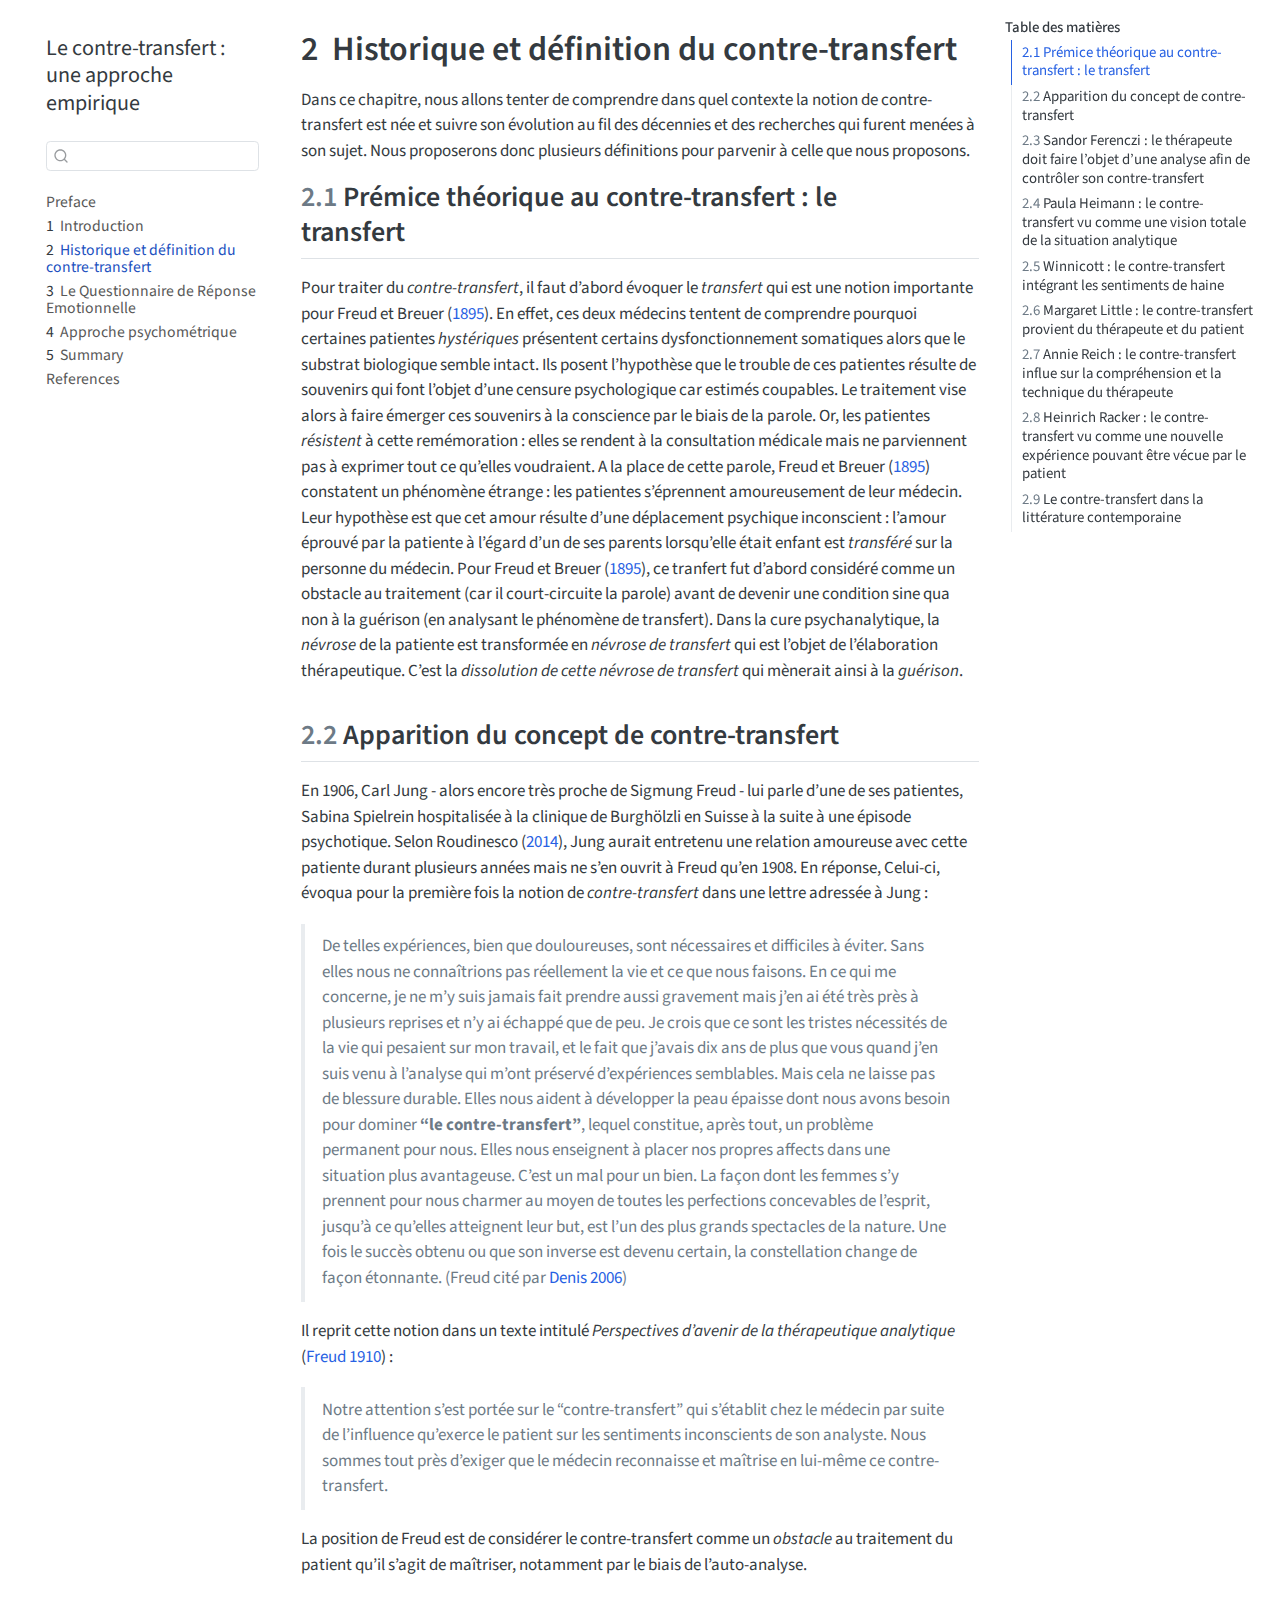
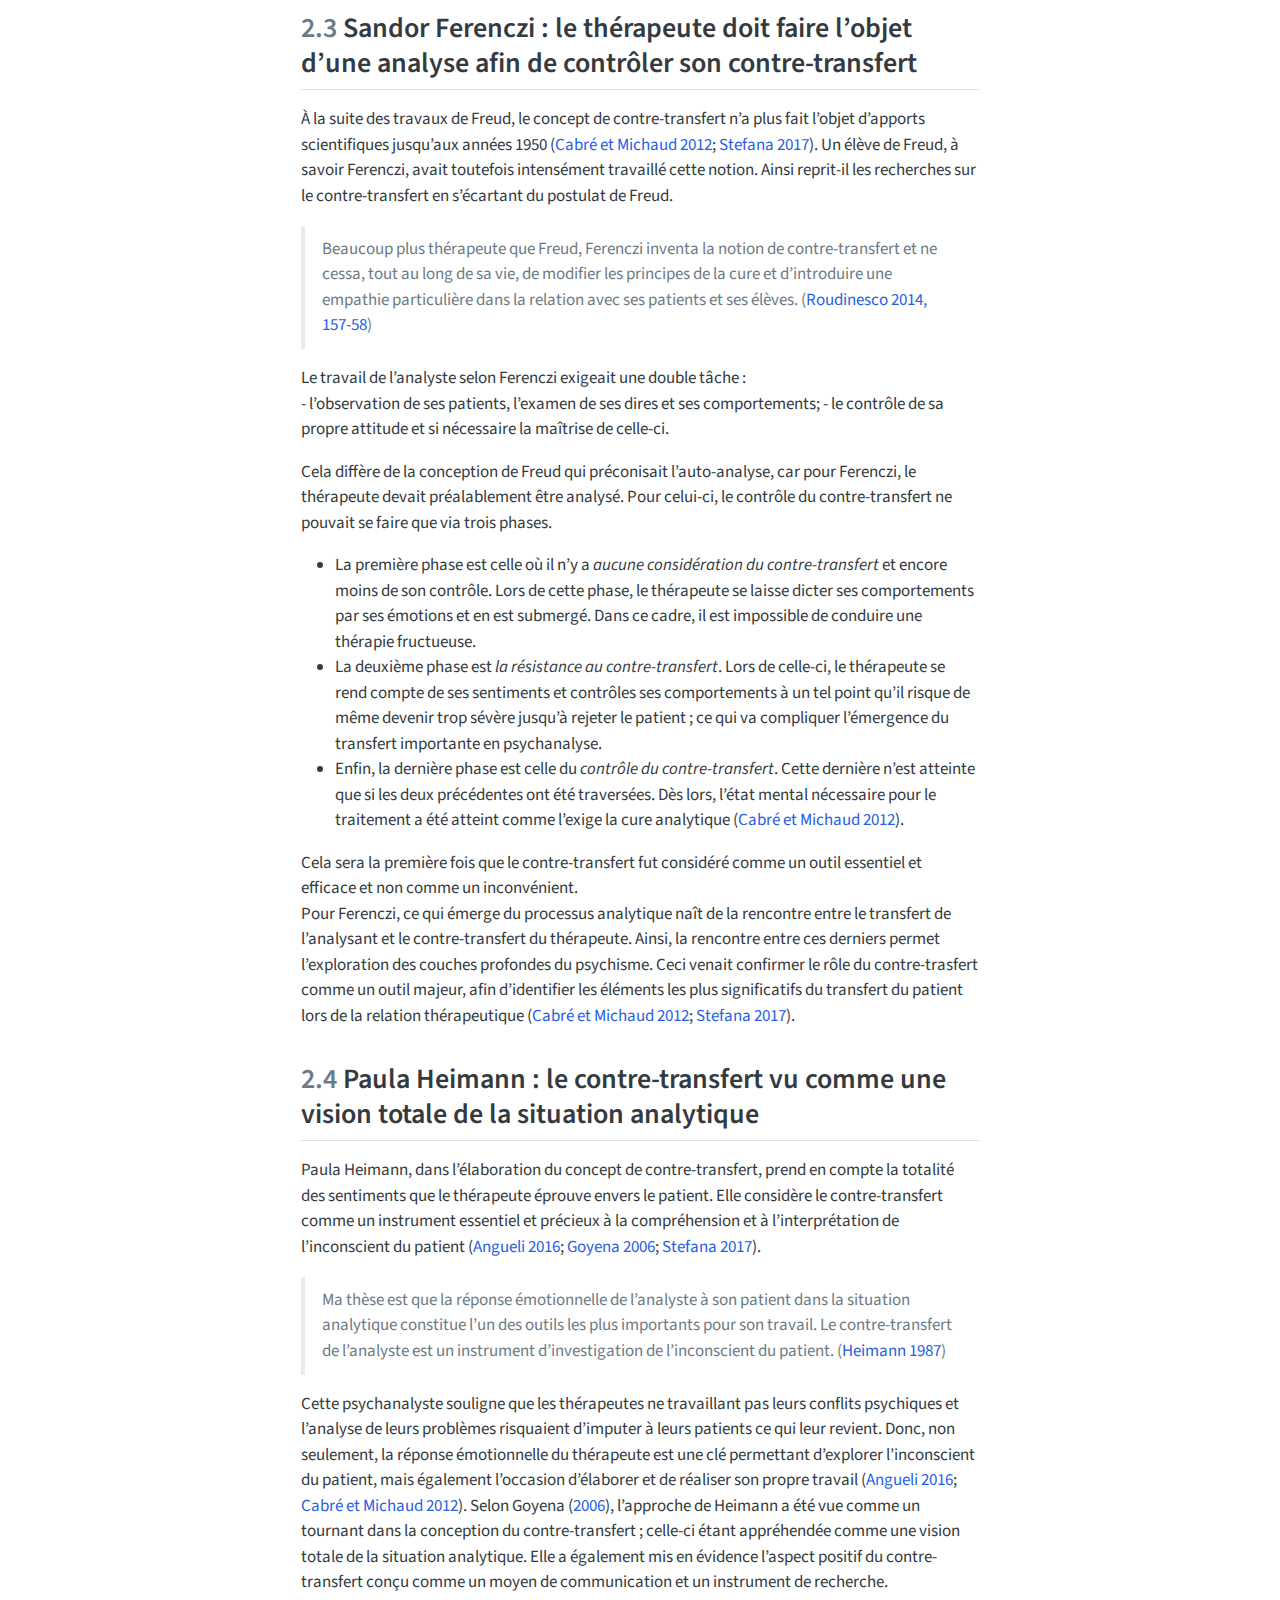
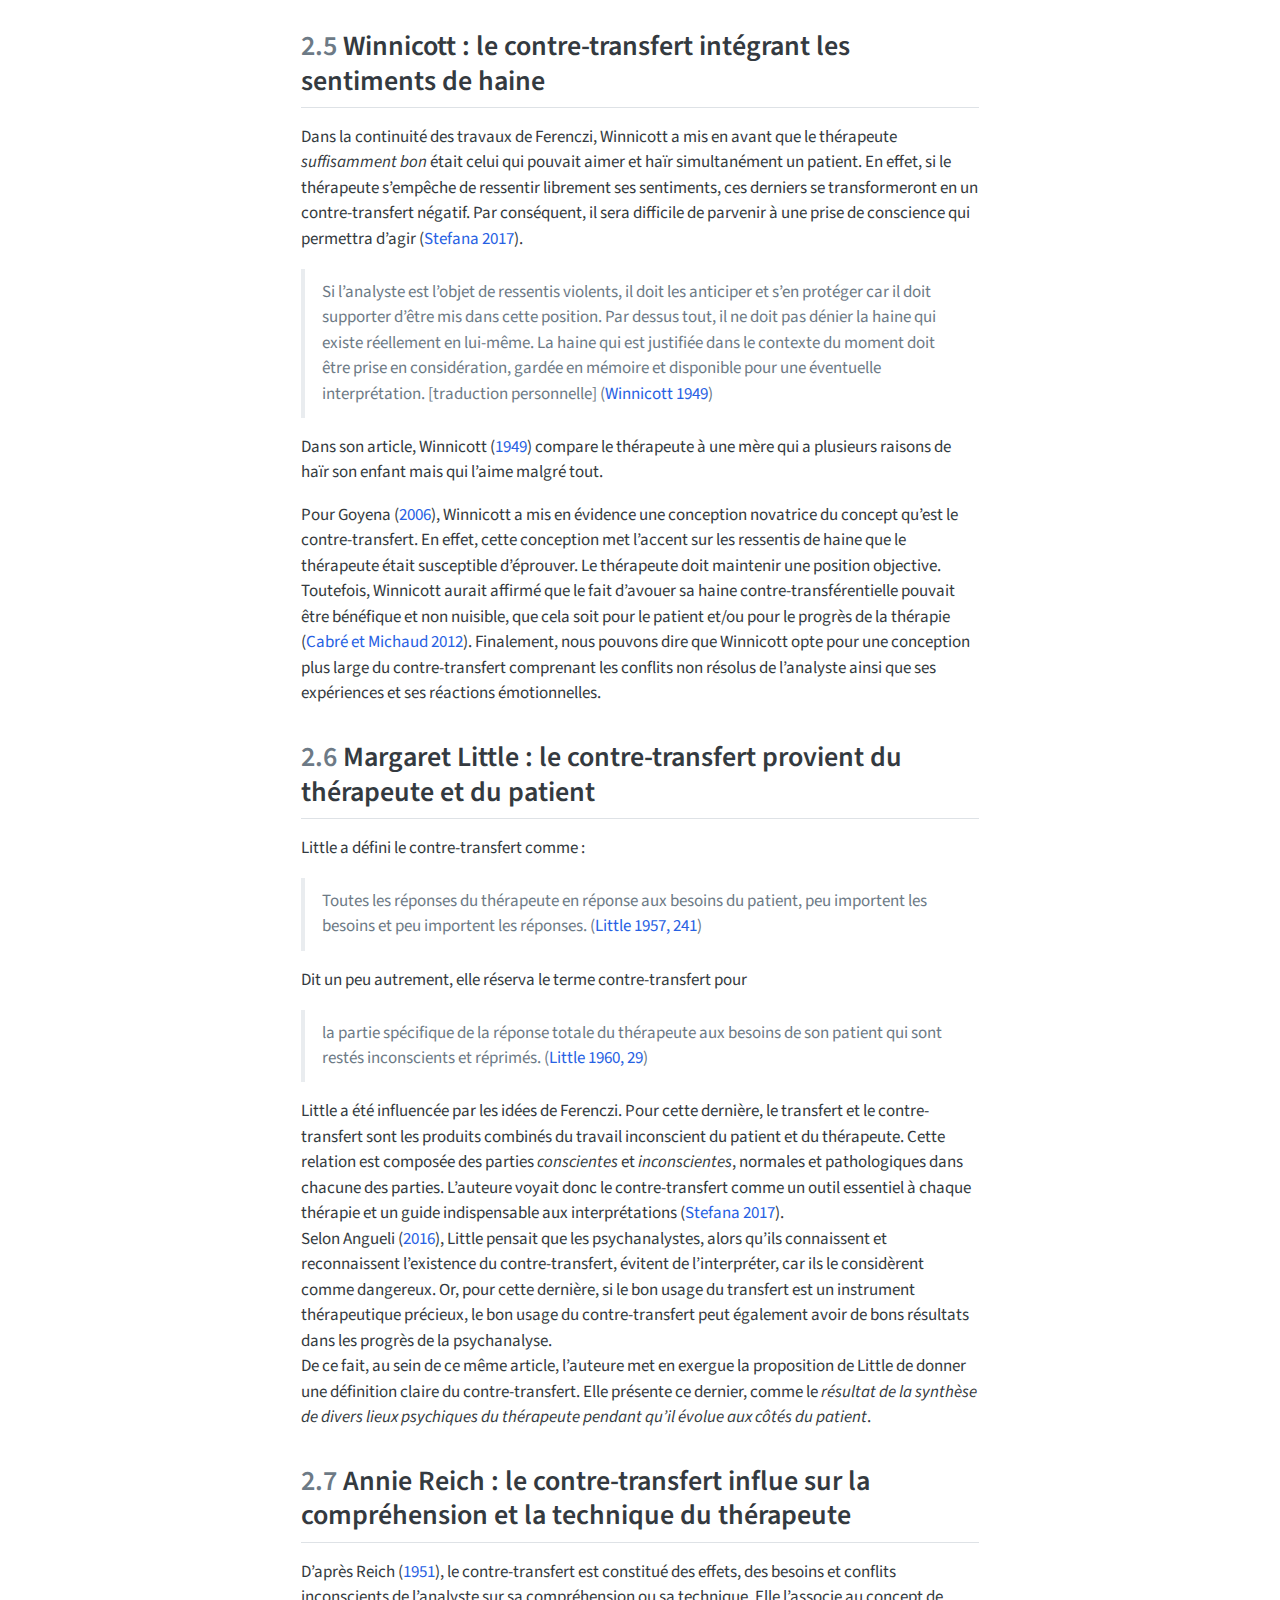
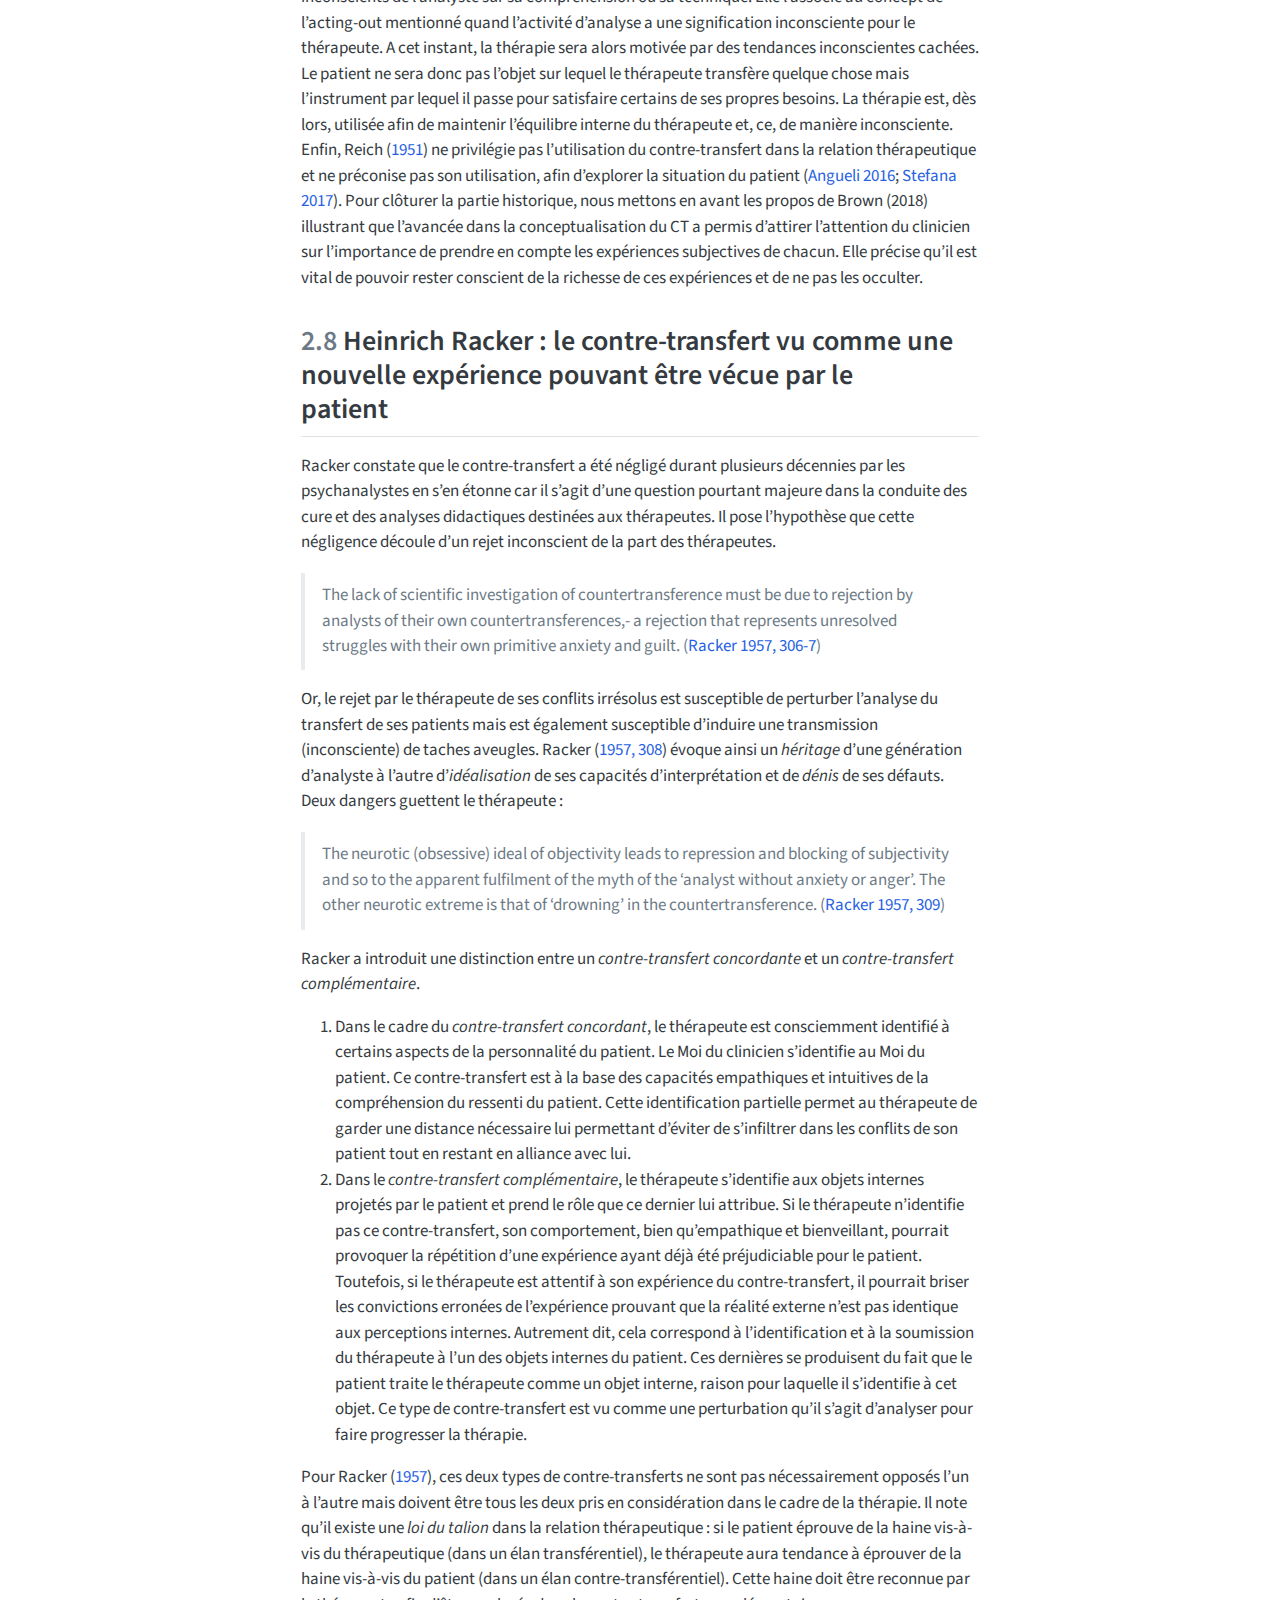
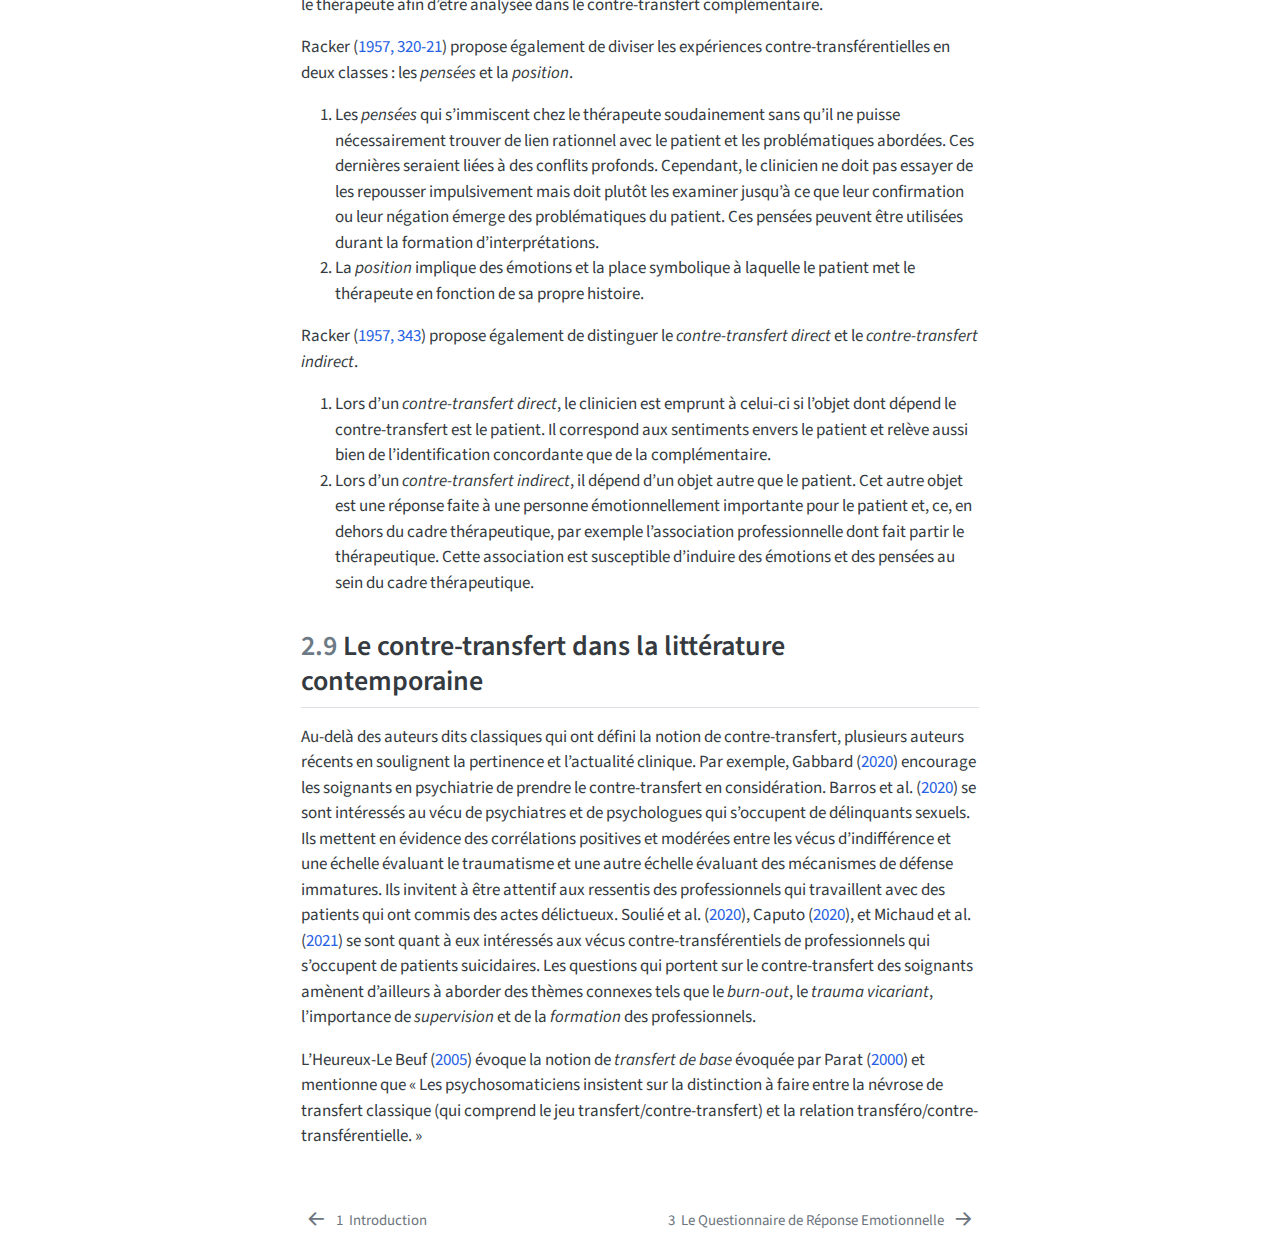
==== commit 97318117: "Add files via upload" ====
--- a/contretransfertlivre/_book/historique.html
+++ b/contretransfertlivre/_book/historique.html
@@ -1,5 +1,5 @@
 <!DOCTYPE html>
-<html xmlns="http://www.w3.org/1999/xhtml" lang="en" xml:lang="en"><head>
+<html xmlns="http://www.w3.org/1999/xhtml" lang="fr" xml:lang="fr"><head>
 
 <meta charset="utf-8">
 <meta name="generator" content="quarto-1.4.553">
@@ -75,17 +75,17 @@
   ],
   "show-item-context": false,
   "language": {
-    "search-no-results-text": "No results",
-    "search-matching-documents-text": "matching documents",
-    "search-copy-link-title": "Copy link to search",
-    "search-hide-matches-text": "Hide additional matches",
-    "search-more-match-text": "more match in this document",
-    "search-more-matches-text": "more matches in this document",
-    "search-clear-button-title": "Clear",
+    "search-no-results-text": "Pas de résultats",
+    "search-matching-documents-text": "documents trouvés",
+    "search-copy-link-title": "Copier le lien vers la recherche",
+    "search-hide-matches-text": "Cacher les correspondances additionnelles",
+    "search-more-match-text": "correspondance de plus dans ce document",
+    "search-more-matches-text": "correspondances de plus dans ce document",
+    "search-clear-button-title": "Effacer",
     "search-text-placeholder": "",
-    "search-detached-cancel-button-title": "Cancel",
-    "search-submit-button-title": "Submit",
-    "search-label": "Search"
+    "search-detached-cancel-button-title": "Annuler",
+    "search-submit-button-title": "Envoyer",
+    "search-label": "Recherche"
   }
 }</script>
 
@@ -98,11 +98,11 @@
   <header id="quarto-header" class="headroom fixed-top">
   <nav class="quarto-secondary-nav">
     <div class="container-fluid d-flex">
-      <button type="button" class="quarto-btn-toggle btn" data-bs-toggle="collapse" data-bs-target=".quarto-sidebar-collapse-item" aria-controls="quarto-sidebar" aria-expanded="false" aria-label="Toggle sidebar navigation" onclick="if (window.quartoToggleHeadroom) { window.quartoToggleHeadroom(); }">
+      <button type="button" class="quarto-btn-toggle btn" data-bs-toggle="collapse" data-bs-target=".quarto-sidebar-collapse-item" aria-controls="quarto-sidebar" aria-expanded="false" aria-label="Basculer la barre latérale" onclick="if (window.quartoToggleHeadroom) { window.quartoToggleHeadroom(); }">
         <i class="bi bi-layout-text-sidebar-reverse"></i>
       </button>
         <nav class="quarto-page-breadcrumbs" aria-label="breadcrumb"><ol class="breadcrumb"><li class="breadcrumb-item"><a href="./historique.html"><span class="chapter-number">2</span>&nbsp; <span class="chapter-title">Historique et définition du contre-transfert</span></a></li></ol></nav>
-        <a class="flex-grow-1" role="button" data-bs-toggle="collapse" data-bs-target=".quarto-sidebar-collapse-item" aria-controls="quarto-sidebar" aria-expanded="false" aria-label="Toggle sidebar navigation" onclick="if (window.quartoToggleHeadroom) { window.quartoToggleHeadroom(); }">      
+        <a class="flex-grow-1" role="button" data-bs-toggle="collapse" data-bs-target=".quarto-sidebar-collapse-item" aria-controls="quarto-sidebar" aria-expanded="false" aria-label="Basculer la barre latérale" onclick="if (window.quartoToggleHeadroom) { window.quartoToggleHeadroom(); }">      
         </a>
       <button type="button" class="btn quarto-search-button" aria-label="" onclick="window.quartoOpenSearch();">
         <i class="bi bi-search"></i>
@@ -121,7 +121,7 @@
       </div>
         <div class="mt-2 flex-shrink-0 align-items-center">
         <div class="sidebar-search">
-        <div id="quarto-search" class="" title="Search"></div>
+        <div id="quarto-search" class="" title="Recherche"></div>
         </div>
         </div>
     <div class="sidebar-menu-container"> 
@@ -175,7 +175,7 @@
 <!-- margin-sidebar -->
     <div id="quarto-margin-sidebar" class="sidebar margin-sidebar">
         <nav id="TOC" role="doc-toc" class="toc-active">
-    <h2 id="toc-title">Table of contents</h2>
+    <h2 id="toc-title">Table des matières</h2>
    
   <ul>
   <li><a href="#prémice-théorique-au-contre-transfert-le-transfert" id="toc-prémice-théorique-au-contre-transfert-le-transfert" class="nav-link active" data-scroll-target="#prémice-théorique-au-contre-transfert-le-transfert"><span class="header-section-number">2.1</span> Prémice théorique au contre-transfert : le transfert</a></li>
@@ -215,7 +215,7 @@
 <p>Dans ce chapitre, nous allons tenter de comprendre dans quel contexte la notion de contre-transfert est née et suivre son évolution au fil des décennies et des recherches qui furent menées à son sujet. Nous proposerons donc plusieurs définitions pour parvenir à celle que nous proposons.</p>
 <section id="prémice-théorique-au-contre-transfert-le-transfert" class="level2" data-number="2.1">
 <h2 data-number="2.1" class="anchored" data-anchor-id="prémice-théorique-au-contre-transfert-le-transfert"><span class="header-section-number">2.1</span> Prémice théorique au contre-transfert : le transfert</h2>
-<p>Pour traiter du <em>contre-transfert</em>, il faut d’abord évoquer le <em>transfert</em> qui est une notion importante pour <span class="citation" data-cites="freud1895etudes">Freud and Breuer (<a href="references.html#ref-freud1895etudes" role="doc-biblioref">1895</a>)</span>. En effet, ces deux médecins tentent de comprendre pourquoi certaines patientes <em>hystériques</em> présentent certains dysfonctionnement somatiques alors que le substrat biologique semble intact. Ils posent l’hypothèse que le trouble de ces patientes résulte de souvenirs qui font l’objet d’une censure psychologique car estimés coupables. Le traitement vise alors à faire émerger ces souvenirs à la conscience par le biais de la parole. Or, les patientes <em>résistent</em> à cette remémoration : elles se rendent à la consultation médicale mais ne parviennent pas à exprimer tout ce qu’elles voudraient. A la place de cette parole, <span class="citation" data-cites="freud1895etudes">Freud and Breuer (<a href="references.html#ref-freud1895etudes" role="doc-biblioref">1895</a>)</span> constatent un phénomène étrange : les patientes s’éprennent amoureusement de leur médecin. Leur hypothèse est que cet amour résulte d’une déplacement psychique inconscient : l’amour éprouvé par la patiente à l’égard d’un de ses parents lorsqu’elle était enfant est <em>transféré</em> sur la personne du médecin. Pour <span class="citation" data-cites="freud1895etudes">Freud and Breuer (<a href="references.html#ref-freud1895etudes" role="doc-biblioref">1895</a>)</span>, ce tranfert fut d’abord considéré comme un obstacle au traitement (car il court-circuite la parole) avant de devenir une condition sine qua non à la guérison (en analysant le phénomène de transfert). Dans la cure psychanalytique, la <em>névrose</em> de la patiente est transformée en <em>névrose de transfert</em> qui est l’objet de l’élaboration thérapeutique. C’est la <em>dissolution de cette névrose de transfert</em> qui mènerait ainsi à la <em>guérison</em>.</p>
+<p>Pour traiter du <em>contre-transfert</em>, il faut d’abord évoquer le <em>transfert</em> qui est une notion importante pour <span class="citation" data-cites="freud1895etudes">Freud et Breuer (<a href="references.html#ref-freud1895etudes" role="doc-biblioref">1895</a>)</span>. En effet, ces deux médecins tentent de comprendre pourquoi certaines patientes <em>hystériques</em> présentent certains dysfonctionnement somatiques alors que le substrat biologique semble intact. Ils posent l’hypothèse que le trouble de ces patientes résulte de souvenirs qui font l’objet d’une censure psychologique car estimés coupables. Le traitement vise alors à faire émerger ces souvenirs à la conscience par le biais de la parole. Or, les patientes <em>résistent</em> à cette remémoration : elles se rendent à la consultation médicale mais ne parviennent pas à exprimer tout ce qu’elles voudraient. A la place de cette parole, <span class="citation" data-cites="freud1895etudes">Freud et Breuer (<a href="references.html#ref-freud1895etudes" role="doc-biblioref">1895</a>)</span> constatent un phénomène étrange : les patientes s’éprennent amoureusement de leur médecin. Leur hypothèse est que cet amour résulte d’une déplacement psychique inconscient : l’amour éprouvé par la patiente à l’égard d’un de ses parents lorsqu’elle était enfant est <em>transféré</em> sur la personne du médecin. Pour <span class="citation" data-cites="freud1895etudes">Freud et Breuer (<a href="references.html#ref-freud1895etudes" role="doc-biblioref">1895</a>)</span>, ce tranfert fut d’abord considéré comme un obstacle au traitement (car il court-circuite la parole) avant de devenir une condition sine qua non à la guérison (en analysant le phénomène de transfert). Dans la cure psychanalytique, la <em>névrose</em> de la patiente est transformée en <em>névrose de transfert</em> qui est l’objet de l’élaboration thérapeutique. C’est la <em>dissolution de cette névrose de transfert</em> qui mènerait ainsi à la <em>guérison</em>.</p>
 </section>
 <section id="apparition-du-concept-de-contre-transfert" class="level2" data-number="2.2">
 <h2 data-number="2.2" class="anchored" data-anchor-id="apparition-du-concept-de-contre-transfert"><span class="header-section-number">2.2</span> Apparition du concept de contre-transfert</h2>
@@ -231,9 +231,9 @@
 </section>
 <section id="sandor-ferenczi-le-thérapeute-doit-faire-lobjet-dune-analyse-afin-de-contrôler-son-contre-transfert" class="level2" data-number="2.3">
 <h2 data-number="2.3" class="anchored" data-anchor-id="sandor-ferenczi-le-thérapeute-doit-faire-lobjet-dune-analyse-afin-de-contrôler-son-contre-transfert"><span class="header-section-number">2.3</span> Sandor Ferenczi : le thérapeute doit faire l’objet d’une analyse afin de contrôler son contre-transfert</h2>
-<p>À la suite des travaux de Freud, le concept de contre-transfert n’a plus fait l’objet d’apports scientifiques jusqu’aux années 1950 <span class="citation" data-cites="cabre2012contribution stefana2017history">(<a href="references.html#ref-cabre2012contribution" role="doc-biblioref">Cabré and Michaud 2012</a>; <a href="references.html#ref-stefana2017history" role="doc-biblioref">Stefana 2017</a>)</span>. Un élève de Freud, à savoir Ferenczi, avait toutefois intensément travaillé cette notion. Ainsi reprit-il les recherches sur le contre-transfert en s’écartant du postulat de Freud.</p>
+<p>À la suite des travaux de Freud, le concept de contre-transfert n’a plus fait l’objet d’apports scientifiques jusqu’aux années 1950 <span class="citation" data-cites="cabre2012contribution stefana2017history">(<a href="references.html#ref-cabre2012contribution" role="doc-biblioref">Cabré et Michaud 2012</a>; <a href="references.html#ref-stefana2017history" role="doc-biblioref">Stefana 2017</a>)</span>. Un élève de Freud, à savoir Ferenczi, avait toutefois intensément travaillé cette notion. Ainsi reprit-il les recherches sur le contre-transfert en s’écartant du postulat de Freud.</p>
 <blockquote class="blockquote">
-<p>Beaucoup plus thérapeute que Freud, Ferenczi inventa la notion de contre-transfert et ne cessa, tout au long de sa vie, de modifier les principes de la cure et d’introduire une empathie particulière dans la relation avec ses patients et ses élèves. <span class="citation" data-cites="roudinesco2014sigmund">(<a href="references.html#ref-roudinesco2014sigmund" role="doc-biblioref">Roudinesco 2014, 157–58</a>)</span></p>
+<p>Beaucoup plus thérapeute que Freud, Ferenczi inventa la notion de contre-transfert et ne cessa, tout au long de sa vie, de modifier les principes de la cure et d’introduire une empathie particulière dans la relation avec ses patients et ses élèves. <span class="citation" data-cites="roudinesco2014sigmund">(<a href="references.html#ref-roudinesco2014sigmund" role="doc-biblioref">Roudinesco 2014, 157‑58</a>)</span></p>
 </blockquote>
 <p>Le travail de l’analyste selon Ferenczi exigeait une double tâche :<br>
 - l’observation de ses patients, l’examen de ses dires et ses comportements; - le contrôle de sa propre attitude et si nécessaire la maîtrise de celle-ci.</p>
@@ -243,10 +243,10 @@
 </li>
 <li>La deuxième phase est <em>la résistance au contre-transfert</em>. Lors de celle-ci, le thérapeute se rend compte de ses sentiments et contrôles ses comportements à un tel point qu’il risque de même devenir trop sévère jusqu’à rejeter le patient ; ce qui va compliquer l’émergence du transfert importante en psychanalyse.<br>
 </li>
-<li>Enfin, la dernière phase est celle du <em>contrôle du contre-transfert</em>. Cette dernière n’est atteinte que si les deux précédentes ont été traversées. Dès lors, l’état mental nécessaire pour le traitement a été atteint comme l’exige la cure analytique <span class="citation" data-cites="cabre2012contribution">(<a href="references.html#ref-cabre2012contribution" role="doc-biblioref">Cabré and Michaud 2012</a>)</span>.</li>
+<li>Enfin, la dernière phase est celle du <em>contrôle du contre-transfert</em>. Cette dernière n’est atteinte que si les deux précédentes ont été traversées. Dès lors, l’état mental nécessaire pour le traitement a été atteint comme l’exige la cure analytique <span class="citation" data-cites="cabre2012contribution">(<a href="references.html#ref-cabre2012contribution" role="doc-biblioref">Cabré et Michaud 2012</a>)</span>.</li>
 </ul>
 <p>Cela sera la première fois que le contre-transfert fut considéré comme un outil essentiel et efficace et non comme un inconvénient.<br>
-Pour Ferenczi, ce qui émerge du processus analytique naît de la rencontre entre le transfert de l’analysant et le contre-transfert du thérapeute. Ainsi, la rencontre entre ces derniers permet l’exploration des couches profondes du psychisme. Ceci venait confirmer le rôle du contre-trasfert comme un outil majeur, afin d’identifier les éléments les plus significatifs du transfert du patient lors de la relation thérapeutique <span class="citation" data-cites="cabre2012contribution stefana2017history">(<a href="references.html#ref-cabre2012contribution" role="doc-biblioref">Cabré and Michaud 2012</a>; <a href="references.html#ref-stefana2017history" role="doc-biblioref">Stefana 2017</a>)</span>.</p>
+Pour Ferenczi, ce qui émerge du processus analytique naît de la rencontre entre le transfert de l’analysant et le contre-transfert du thérapeute. Ainsi, la rencontre entre ces derniers permet l’exploration des couches profondes du psychisme. Ceci venait confirmer le rôle du contre-trasfert comme un outil majeur, afin d’identifier les éléments les plus significatifs du transfert du patient lors de la relation thérapeutique <span class="citation" data-cites="cabre2012contribution stefana2017history">(<a href="references.html#ref-cabre2012contribution" role="doc-biblioref">Cabré et Michaud 2012</a>; <a href="references.html#ref-stefana2017history" role="doc-biblioref">Stefana 2017</a>)</span>.</p>
 </section>
 <section id="paula-heimann-le-contre-transfert-vu-comme-une-vision-totale-de-la-situation-analytique" class="level2" data-number="2.4">
 <h2 data-number="2.4" class="anchored" data-anchor-id="paula-heimann-le-contre-transfert-vu-comme-une-vision-totale-de-la-situation-analytique"><span class="header-section-number">2.4</span> Paula Heimann : le contre-transfert vu comme une vision totale de la situation analytique</h2>
@@ -254,7 +254,7 @@
 <blockquote class="blockquote">
 <p>Ma thèse est que la réponse émotionnelle de l’analyste à son patient dans la situation analytique constitue l’un des outils les plus importants pour son travail. Le contre-transfert de l’analyste est un instrument d’investigation de l’inconscient du patient. <span class="citation" data-cites="heimann1987propos">(<a href="references.html#ref-heimann1987propos" role="doc-biblioref">Heimann 1987</a>)</span></p>
 </blockquote>
-<p>Cette psychanalyste souligne que les thérapeutes ne travaillant pas leurs conflits psychiques et l’analyse de leurs problèmes risquaient d’imputer à leurs patients ce qui leur revient. Donc, non seulement, la réponse émotionnelle du thérapeute est une clé permettant d’explorer l’inconscient du patient, mais également l’occasion d’élaborer et de réaliser son propre travail <span class="citation" data-cites="angueli2016quatre cabre2012contribution">(<a href="references.html#ref-angueli2016quatre" role="doc-biblioref">Angueli 2016</a>; <a href="references.html#ref-cabre2012contribution" role="doc-biblioref">Cabré and Michaud 2012</a>)</span>. Selon <span class="citation" data-cites="goyena2006heinrich">Goyena (<a href="references.html#ref-goyena2006heinrich" role="doc-biblioref">2006</a>)</span>, l’approche de Heimann a été vue comme un tournant dans la conception du contre-transfert ; celle-ci étant appréhendée comme une vision totale de la situation analytique. Elle a également mis en évidence l’aspect positif du contre-transfert conçu comme un moyen de communication et un instrument de recherche.</p>
+<p>Cette psychanalyste souligne que les thérapeutes ne travaillant pas leurs conflits psychiques et l’analyse de leurs problèmes risquaient d’imputer à leurs patients ce qui leur revient. Donc, non seulement, la réponse émotionnelle du thérapeute est une clé permettant d’explorer l’inconscient du patient, mais également l’occasion d’élaborer et de réaliser son propre travail <span class="citation" data-cites="angueli2016quatre cabre2012contribution">(<a href="references.html#ref-angueli2016quatre" role="doc-biblioref">Angueli 2016</a>; <a href="references.html#ref-cabre2012contribution" role="doc-biblioref">Cabré et Michaud 2012</a>)</span>. Selon <span class="citation" data-cites="goyena2006heinrich">Goyena (<a href="references.html#ref-goyena2006heinrich" role="doc-biblioref">2006</a>)</span>, l’approche de Heimann a été vue comme un tournant dans la conception du contre-transfert ; celle-ci étant appréhendée comme une vision totale de la situation analytique. Elle a également mis en évidence l’aspect positif du contre-transfert conçu comme un moyen de communication et un instrument de recherche.</p>
 </section>
 <section id="winnicott-le-contre-transfert-intégrant-les-sentiments-de-haine" class="level2" data-number="2.5">
 <h2 data-number="2.5" class="anchored" data-anchor-id="winnicott-le-contre-transfert-intégrant-les-sentiments-de-haine"><span class="header-section-number">2.5</span> Winnicott : le contre-transfert intégrant les sentiments de haine</h2>
@@ -263,9 +263,7 @@
 <p>Si l’analyste est l’objet de ressentis violents, il doit les anticiper et s’en protéger car il doit supporter d’être mis dans cette position. Par dessus tout, il ne doit pas dénier la haine qui existe réellement en lui-même. La haine qui est justifiée dans le contexte du moment doit être prise en considération, gardée en mémoire et disponible pour une éventuelle interprétation. [traduction personnelle] <span class="citation" data-cites="winnicott1949hate">(<a href="references.html#ref-winnicott1949hate" role="doc-biblioref">Winnicott 1949</a>)</span></p>
 </blockquote>
 <p>Dans son article, <span class="citation" data-cites="winnicott1949hate">Winnicott (<a href="references.html#ref-winnicott1949hate" role="doc-biblioref">1949</a>)</span> compare le thérapeute à une mère qui a plusieurs raisons de haïr son enfant mais qui l’aime malgré tout.</p>
-<p>Pour <span class="citation" data-cites="goyena2006heinrich">Goyena (<a href="references.html#ref-goyena2006heinrich" role="doc-biblioref">2006</a>)</span>, Winnicott a mis en évidence une conception novatrice du concept qu’est le contre-transfert. En effet, cette conception met l’accent sur les ressentis de haine que le thérapeute était susceptible d’éprouver.<br>
-Le thérapeute doit maintenir une position objective. Toutefois, Winnicott aurait affirmé que le fait d’avouer sa haine contre-transférentielle pouvait être bénéfique et non nuisible, que cela soit pour le patient et/ou pour le progrès de la thérapie <span class="citation" data-cites="cabre2012contribution">(<a href="references.html#ref-cabre2012contribution" role="doc-biblioref">Cabré and Michaud 2012</a>)</span>.<br>
-Finalement, nous pouvons dire que Winnicott opte pour une conception plus large du contre-transfert comprenant les conflits non résolus de l’analyste ainsi que ses expériences et ses réactions émotionnelles.</p>
+<p>Pour <span class="citation" data-cites="goyena2006heinrich">Goyena (<a href="references.html#ref-goyena2006heinrich" role="doc-biblioref">2006</a>)</span>, Winnicott a mis en évidence une conception novatrice du concept qu’est le contre-transfert. En effet, cette conception met l’accent sur les ressentis de haine que le thérapeute était susceptible d’éprouver. Le thérapeute doit maintenir une position objective. Toutefois, Winnicott aurait affirmé que le fait d’avouer sa haine contre-transférentielle pouvait être bénéfique et non nuisible, que cela soit pour le patient et/ou pour le progrès de la thérapie <span class="citation" data-cites="cabre2012contribution">(<a href="references.html#ref-cabre2012contribution" role="doc-biblioref">Cabré et Michaud 2012</a>)</span>. Finalement, nous pouvons dire que Winnicott opte pour une conception plus large du contre-transfert comprenant les conflits non résolus de l’analyste ainsi que ses expériences et ses réactions émotionnelles.</p>
 </section>
 <section id="margaret-little-le-contre-transfert-provient-du-thérapeute-et-du-patient" class="level2" data-number="2.6">
 <h2 data-number="2.6" class="anchored" data-anchor-id="margaret-little-le-contre-transfert-provient-du-thérapeute-et-du-patient"><span class="header-section-number">2.6</span> Margaret Little : le contre-transfert provient du thérapeute et du patient</h2>
@@ -289,7 +287,7 @@
 <h2 data-number="2.8" class="anchored" data-anchor-id="heinrich-racker-le-contre-transfert-vu-comme-une-nouvelle-expérience-pouvant-être-vécue-par-le-patient"><span class="header-section-number">2.8</span> Heinrich Racker : le contre-transfert vu comme une nouvelle expérience pouvant être vécue par le patient</h2>
 <p>Racker constate que le contre-transfert a été négligé durant plusieurs décennies par les psychanalystes en s’en étonne car il s’agit d’une question pourtant majeure dans la conduite des cure et des analyses didactiques destinées aux thérapeutes. Il pose l’hypothèse que cette négligence découle d’un rejet inconscient de la part des thérapeutes.</p>
 <blockquote class="blockquote">
-<p>The lack of scientific investigation of countertransference must be due to rejection by analysts of their own countertransferences,- a rejection that represents unresolved struggles with their own primitive anxiety and guilt. <span class="citation" data-cites="racker1957meanings">(<a href="references.html#ref-racker1957meanings" role="doc-biblioref">Racker 1957, 306–7</a>)</span></p>
+<p>The lack of scientific investigation of countertransference must be due to rejection by analysts of their own countertransferences,- a rejection that represents unresolved struggles with their own primitive anxiety and guilt. <span class="citation" data-cites="racker1957meanings">(<a href="references.html#ref-racker1957meanings" role="doc-biblioref">Racker 1957, 306‑7</a>)</span></p>
 </blockquote>
 <p>Or, le rejet par le thérapeute de ses conflits irrésolus est susceptible de perturber l’analyse du transfert de ses patients mais est également susceptible d’induire une transmission (inconsciente) de taches aveugles. <span class="citation" data-cites="racker1957meanings">Racker (<a href="references.html#ref-racker1957meanings" role="doc-biblioref">1957, 308</a>)</span> évoque ainsi un <em>héritage</em> d’une génération d’analyste à l’autre d’<em>idéalisation</em> de ses capacités d’interprétation et de <em>dénis</em> de ses défauts. Deux dangers guettent le thérapeute :</p>
 <blockquote class="blockquote">
@@ -302,7 +300,7 @@
 <li>Dans le <em>contre-transfert complémentaire</em>, le thérapeute s’identifie aux objets internes projetés par le patient et prend le rôle que ce dernier lui attribue. Si le thérapeute n’identifie pas ce contre-transfert, son comportement, bien qu’empathique et bienveillant, pourrait provoquer la répétition d’une expérience ayant déjà été préjudiciable pour le patient. Toutefois, si le thérapeute est attentif à son expérience du contre-transfert, il pourrait briser les convictions erronées de l’expérience prouvant que la réalité externe n’est pas identique aux perceptions internes. Autrement dit, cela correspond à l’identification et à la soumission du thérapeute à l’un des objets internes du patient. Ces dernières se produisent du fait que le patient traite le thérapeute comme un objet interne, raison pour laquelle il s’identifie à cet objet. Ce type de contre-transfert est vu comme une perturbation qu’il s’agit d’analyser pour faire progresser la thérapie.</li>
 </ol>
 <p>Pour <span class="citation" data-cites="racker1957meanings">Racker (<a href="references.html#ref-racker1957meanings" role="doc-biblioref">1957</a>)</span>, ces deux types de contre-transferts ne sont pas nécessairement opposés l’un à l’autre mais doivent être tous les deux pris en considération dans le cadre de la thérapie. Il note qu’il existe une <em>loi du talion</em> dans la relation thérapeutique : si le patient éprouve de la haine vis-à-vis du thérapeutique (dans un élan transférentiel), le thérapeute aura tendance à éprouver de la haine vis-à-vis du patient (dans un élan contre-transférentiel). Cette haine doit être reconnue par le thérapeute afin d’être analysée dans le contre-transfert complémentaire.</p>
-<p><span class="citation" data-cites="racker1957meanings">Racker (<a href="references.html#ref-racker1957meanings" role="doc-biblioref">1957, 320–21</a>)</span> propose également de diviser les expériences contre-transférentielles en deux classes : les <em>pensées</em> et la <em>position</em>.</p>
+<p><span class="citation" data-cites="racker1957meanings">Racker (<a href="references.html#ref-racker1957meanings" role="doc-biblioref">1957, 320‑21</a>)</span> propose également de diviser les expériences contre-transférentielles en deux classes : les <em>pensées</em> et la <em>position</em>.</p>
 <ol type="1">
 <li>Les <em>pensées</em> qui s’immiscent chez le thérapeute soudainement sans qu’il ne puisse nécessairement trouver de lien rationnel avec le patient et les problématiques abordées. Ces dernières seraient liées à des conflits profonds. Cependant, le clinicien ne doit pas essayer de les repousser impulsivement mais doit plutôt les examiner jusqu’à ce que leur confirmation ou leur négation émerge des problématiques du patient. Ces pensées peuvent être utilisées durant la formation d’interprétations.</li>
 <li>La <em>position</em> implique des émotions et la place symbolique à laquelle le patient met le thérapeute en fonction de sa propre histoire.</li>
@@ -321,67 +319,67 @@
 
 <div id="refs" class="references csl-bib-body hanging-indent" data-entry-spacing="0" role="list" style="display: none">
 <div id="ref-angueli2016quatre" class="csl-entry" role="listitem">
-Angueli, Daniella. 2016. <span>“Quatre Femmes Et Leur Contre-Transfert.”</span> <em>Filigrane: <span>É</span>coutes Psychanalytiques</em> 25 (2): 123–44. <a href="https://www.erudit.org/en/journals/fili/1900-v1-n1-fili03046/1039651ar.pdf">https://www.erudit.org/en/journals/fili/1900-v1-n1-fili03046/1039651ar.pdf</a>.
+Angueli, Daniella. 2016. <span>«&nbsp;Quatre femmes et leur contre-transfert&nbsp;»</span>. <em>Filigrane: <span>é</span>coutes psychanalytiques</em> 25 (2): 123‑44. <a href="https://www.erudit.org/en/journals/fili/1900-v1-n1-fili03046/1039651ar.pdf">https://www.erudit.org/en/journals/fili/1900-v1-n1-fili03046/1039651ar.pdf</a>.
 </div>
 <div id="ref-barros2020countertransference" class="csl-entry" role="listitem">
-Barros, Alcina JS, Stefania P Teche, Carolina Padoan, Pricilla Laskoski, Simone Hauck, and Claudio L Eizirik. 2020. <span>“Countertransference, Defense Mechanisms, and Vicarious Trauma in Work with Sexual Offenders.”</span> <em>Journal of the American Academy of Psychiatry and the Law</em> 48 (8): 1–13.
+Barros, Alcina JS, Stefania P Teche, Carolina Padoan, Pricilla Laskoski, Simone Hauck, et Claudio L Eizirik. 2020. <span>«&nbsp;Countertransference, defense mechanisms, and vicarious trauma in work with sexual offenders&nbsp;»</span>. <em>Journal of the American Academy of Psychiatry and the Law</em> 48 (8): 1‑13.
 </div>
 <div id="ref-cabre2012contribution" class="csl-entry" role="listitem">
-Cabré, Luis J Martin, and Henriette Michaud. 2012. <span>“La Contribution de Ferenczi Au Concept de Contre-Transfert.”</span> <em>Revue Fran<span>ç</span>aise de Psychosomatique</em>, no. 2: 73–88. <a href="https://www.cairn.info/revue-francaise-de-psychosomatique-2012-2-page-73.htm">https://www.cairn.info/revue-francaise-de-psychosomatique-2012-2-page-73.htm</a>.
+Cabré, Luis J Martin, et Henriette Michaud. 2012. <span>«&nbsp;La contribution de Ferenczi au concept de contre-transfert&nbsp;»</span>. <em>Revue fran<span>ç</span>aise de psychosomatique</em>, nᵒ 2: 73‑88. <a href="https://www.cairn.info/revue-francaise-de-psychosomatique-2012-2-page-73.htm">https://www.cairn.info/revue-francaise-de-psychosomatique-2012-2-page-73.htm</a>.
 </div>
 <div id="ref-caputo2020telling" class="csl-entry" role="listitem">
-Caputo, Andrea. 2020. <span>“Telling a Complicated Grief: A Psychodynamic Study on Mental Health Nurses’ Countertransference Reactions to Patients’ Suicidal Behavior.”</span> <em>Archives of Suicide Research</em>, 1–14.
+Caputo, Andrea. 2020. <span>«&nbsp;Telling a Complicated Grief: A Psychodynamic Study on Mental Health Nurses’ Countertransference Reactions to Patients’ Suicidal Behavior&nbsp;»</span>. <em>Archives of suicide research</em>, 1‑14.
 </div>
 <div id="ref-denis2006incontournable" class="csl-entry" role="listitem">
-Denis, Paul. 2006. <span>“Incontournable Contre-Transfert.”</span> <em>Revue Fran<span>ç</span>aise de Psychanalyse</em> 70 (2): 331–50. <a href="https://www.cairn.info/revue-francaise-de-psychanalyse-2006-2-page-331.htm">https://www.cairn.info/revue-francaise-de-psychanalyse-2006-2-page-331.htm</a>.
+Denis, Paul. 2006. <span>«&nbsp;Incontournable contre-transfert&nbsp;»</span>. <em>Revue fran<span>ç</span>aise de psychanalyse</em> 70 (2): 331‑50. <a href="https://www.cairn.info/revue-francaise-de-psychanalyse-2006-2-page-331.htm">https://www.cairn.info/revue-francaise-de-psychanalyse-2006-2-page-331.htm</a>.
 </div>
 <div id="ref-freud1910perspectives" class="csl-entry" role="listitem">
-Freud, Sigmund. 1910. <span>“Perspectives d’avenir de La Th<span>é</span>rapeutique Analytique.”</span> <em>La Technique Psychanalytique</em>, 23–34.
+Freud, Sigmund. 1910. <span>«&nbsp;Perspectives d’avenir de la th<span>é</span>rapeutique analytique&nbsp;»</span>. <em>La technique psychanalytique</em>, 23‑34.
 </div>
 <div id="ref-freud1895etudes" class="csl-entry" role="listitem">
-Freud, Sigmund, and Josef Breuer. 1895. <em><span>É</span>tudes Sur l’hyst<span>é</span>rie</em>. Presses universitaires de France.
+Freud, Sigmund, et Josef Breuer. 1895. <em><span>É</span>tudes sur l’hyst<span>é</span>rie</em>. Presses universitaires de France.
 </div>
 <div id="ref-gabbard2020role" class="csl-entry" role="listitem">
-Gabbard, Glen O. 2020. <span>“The Role of Countertransference in Contemporary Psychiatric Treatment.”</span> <em>World Psychiatry</em> 19 (2): 243.
+Gabbard, Glen O. 2020. <span>«&nbsp;The role of countertransference in contemporary psychiatric treatment&nbsp;»</span>. <em>World Psychiatry</em> 19 (2): 243.
 </div>
 <div id="ref-goyena2006heinrich" class="csl-entry" role="listitem">
-Goyena, Angela. 2006. <span>“Heinrich Racker Ou Le Contre-Transfert Comme Un Nouveau d<span>é</span>part de La Technique Psychanalytique.”</span> <em>Revue Fran<span>ç</span>aise de Psychanalyse</em> 70 (2): 351–70. <a href="https://www.cairn.info/revue-francaise-de-psychanalyse-2006-2-page-351.htm">https://www.cairn.info/revue-francaise-de-psychanalyse-2006-2-page-351.htm</a>.
+Goyena, Angela. 2006. <span>«&nbsp;Heinrich Racker ou le contre-transfert comme un nouveau d<span>é</span>part de la technique psychanalytique&nbsp;»</span>. <em>Revue fran<span>ç</span>aise de psychanalyse</em> 70 (2): 351‑70. <a href="https://www.cairn.info/revue-francaise-de-psychanalyse-2006-2-page-351.htm">https://www.cairn.info/revue-francaise-de-psychanalyse-2006-2-page-351.htm</a>.
 </div>
 <div id="ref-heimann1987propos" class="csl-entry" role="listitem">
-Heimann, Paula. 1987. <span>“<span>À</span> Propos Du Contre-Transfert.”</span> <em>Le Contre-Transfert, Paris, Navarin</em>.
+Heimann, Paula. 1987. <span>«&nbsp;<span>À</span> propos du contre-transfert&nbsp;»</span>. <em>Le contre-transfert, Paris, Navarin</em>.
 </div>
 <div id="ref-lheureux2005fil" class="csl-entry" role="listitem">
-L’Heureux-Le Beuf, Diane. 2005. <span>“Au Fil Du Contre-Transfert.”</span> <a href="https://www.spp.asso.fr/au-fil-du-contre-transfert">https://www.spp.asso.fr/au-fil-du-contre-transfert</a>.
+L’Heureux-Le Beuf, Diane. 2005. <span>«&nbsp;Au fil du contre-transfert.&nbsp;»</span> <a href="https://www.spp.asso.fr/au-fil-du-contre-transfert">https://www.spp.asso.fr/au-fil-du-contre-transfert</a>.
 </div>
 <div id="ref-little1957r" class="csl-entry" role="listitem">
-Little, Margaret. 1957. <span>“’R’—the Analyst’s Total Response to His Patient’s Needs.”</span> <em>International Journal of Psycho-Analysis</em> 38: 240–54.
+Little, Margaret. 1957. <span>«&nbsp;’R’—the Analyst’s Total Response to his Patient’s Needs&nbsp;»</span>. <em>International Journal of Psycho-Analysis</em> 38: 240‑54.
 </div>
 <div id="ref-little1960counter" class="csl-entry" role="listitem">
-———. 1960. <span>“Counter-Transference.”</span> <em>British Journal of Medical Psychology</em>.
+———. 1960. <span>«&nbsp;Counter-transference&nbsp;»</span>. <em>British Journal of Medical Psychology</em>.
 </div>
 <div id="ref-michaud2021countertransference" class="csl-entry" role="listitem">
-Michaud, Laurent, Kyle T Greenway, Sylvie Corbeil, Céline Bourquin, and Stéphane Richard-Devantoy. 2021. <span>“Countertransference Towards Suicidal Patients: A Systematic Review.”</span> <em>Current Psychology</em>, 1–15.
+Michaud, Laurent, Kyle T Greenway, Sylvie Corbeil, Céline Bourquin, et Stéphane Richard-Devantoy. 2021. <span>«&nbsp;Countertransference towards suicidal patients: a systematic review&nbsp;»</span>. <em>Current Psychology</em>, 1‑15.
 </div>
 <div id="ref-parat2000interview" class="csl-entry" role="listitem">
-Parat, Catherine. 2000. <span>“Interview Par Gérard Szwec.”</span> <em>Revue Française de Psychosomatique</em> 18: 123. <a href="https://www.cairn.info/revue-francaise-de-psychosomatique-2000-2-page-123.htm">https://www.cairn.info/revue-francaise-de-psychosomatique-2000-2-page-123.htm</a>.
+Parat, Catherine. 2000. <span>«&nbsp;Interview par Gérard Szwec&nbsp;»</span>. <em>Revue française de psychosomatique</em> 18: 123. <a href="https://www.cairn.info/revue-francaise-de-psychosomatique-2000-2-page-123.htm">https://www.cairn.info/revue-francaise-de-psychosomatique-2000-2-page-123.htm</a>.
 </div>
 <div id="ref-racker1957meanings" class="csl-entry" role="listitem">
-Racker, Heinrich. 1957. <span>“The Meanings and Uses of Countertransference.”</span> <em>The Psychoanalytic Quarterly</em> 26 (3): 303–57.
+Racker, Heinrich. 1957. <span>«&nbsp;The meanings and uses of countertransference&nbsp;»</span>. <em>The Psychoanalytic Quarterly</em> 26 (3): 303‑57.
 </div>
 <div id="ref-reich1951counter" class="csl-entry" role="listitem">
-Reich, Annie. 1951. <span>“On Counter-Transference.”</span> <em>The International Journal of Psychoanalysis</em>.
+Reich, Annie. 1951. <span>«&nbsp;On counter-transference&nbsp;»</span>. <em>The International Journal of Psychoanalysis</em>.
 </div>
 <div id="ref-roudinesco2014sigmund" class="csl-entry" role="listitem">
-Roudinesco, Élisabeth. 2014. <em>Sigmund Freud. En Son Temps Et Dans Le n<span>ô</span>tre: En Son Temps Et Dans Le n<span>ô</span>tre</em>. Le Seuil.
+Roudinesco, Élisabeth. 2014. <em>Sigmund Freud. en son temps et dans le n<span>ô</span>tre: en son temps et dans le n<span>ô</span>tre</em>. Le Seuil.
 </div>
 <div id="ref-soulie2020systematic" class="csl-entry" role="listitem">
-Soulié, Tess, Elliot Bell, Gabrielle Jenkin, Dalice Sim, and Sunny Collings. 2020. <span>“Systematic Exploration of Countertransference Phenomena in the Treatment of Patients at Risk for Suicide.”</span> <em>Archives of Suicide Research</em> 24 (1): 96–118.
+Soulié, Tess, Elliot Bell, Gabrielle Jenkin, Dalice Sim, et Sunny Collings. 2020. <span>«&nbsp;Systematic exploration of countertransference phenomena in the treatment of patients at risk for suicide&nbsp;»</span>. <em>Archives of suicide research</em> 24 (1): 96‑118.
 </div>
 <div id="ref-stefana2017history" class="csl-entry" role="listitem">
-Stefana, Alberto. 2017. <em>History of Countertransference: From Freud to the British Object Relations School</em>. Taylor &amp; Francis.
+Stefana, Alberto. 2017. <em>History of countertransference: From freud to the British object relations school</em>. Taylor &amp; Francis.
 </div>
 <div id="ref-winnicott1949hate" class="csl-entry" role="listitem">
-Winnicott, W, D. 1949. <span>“Hate in the Counter-Transference.”</span> <em>International Journal of Psycho-Analysis</em> 30: 69–74. <a href="https://www.ncbi.nlm.nih.gov/pmc/articles/PMC3330380/pdf/348.pdf">https://www.ncbi.nlm.nih.gov/pmc/articles/PMC3330380/pdf/348.pdf</a>.
+Winnicott, W, D. 1949. <span>«&nbsp;Hate in the counter-transference&nbsp;»</span>. <em>International journal of psycho-analysis</em> 30: 69‑74. <a href="https://www.ncbi.nlm.nih.gov/pmc/articles/PMC3330380/pdf/348.pdf">https://www.ncbi.nlm.nih.gov/pmc/articles/PMC3330380/pdf/348.pdf</a>.
 </div>
 </div>
 </section>
@@ -441,12 +439,12 @@
     // flash "checked"
     button.classList.add('code-copy-button-checked');
     var currentTitle = button.getAttribute("title");
-    button.setAttribute("title", "Copied!");
+    button.setAttribute("title", "Copié");
     let tooltip;
     if (window.bootstrap) {
       button.setAttribute("data-bs-toggle", "tooltip");
       button.setAttribute("data-bs-placement", "left");
-      button.setAttribute("data-bs-title", "Copied!");
+      button.setAttribute("data-bs-title", "Copié");
       tooltip = new bootstrap.Tooltip(button, 
         { trigger: "manual", 
           customClass: "code-copy-button-tooltip",
